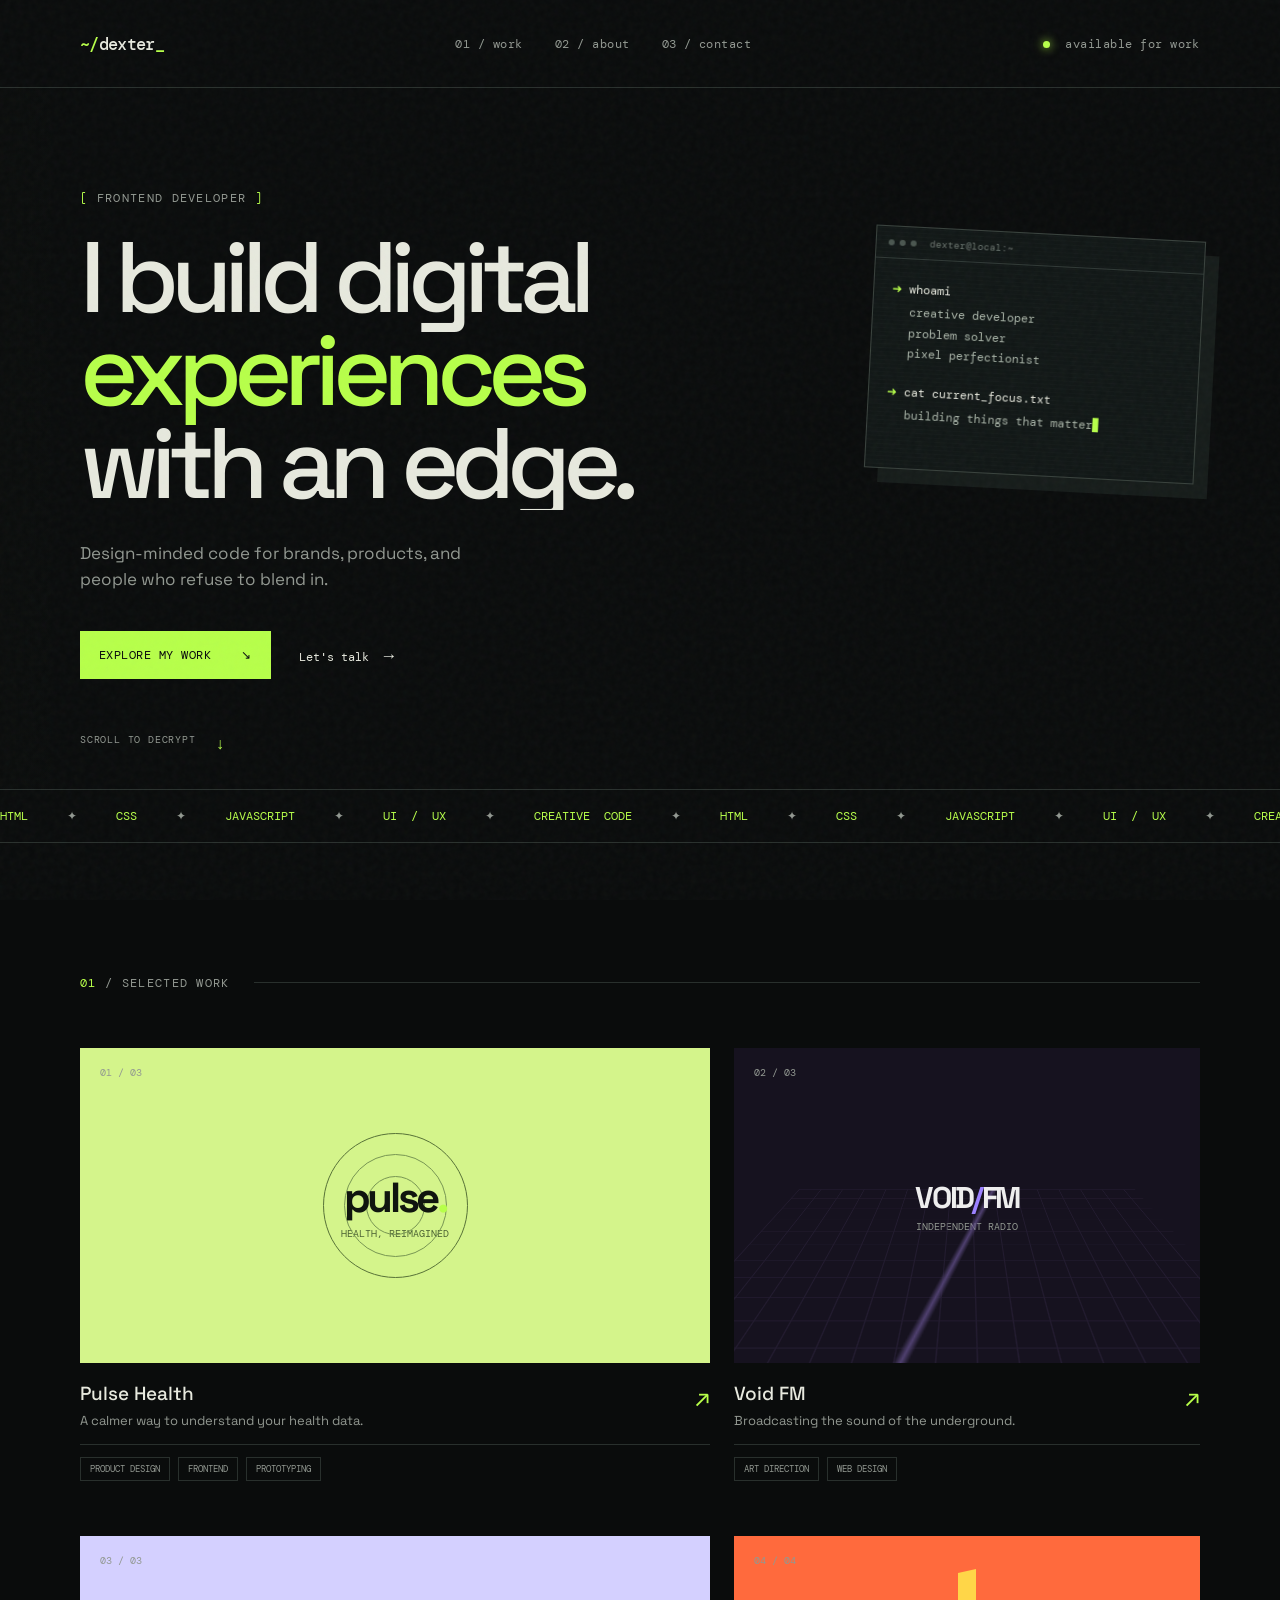
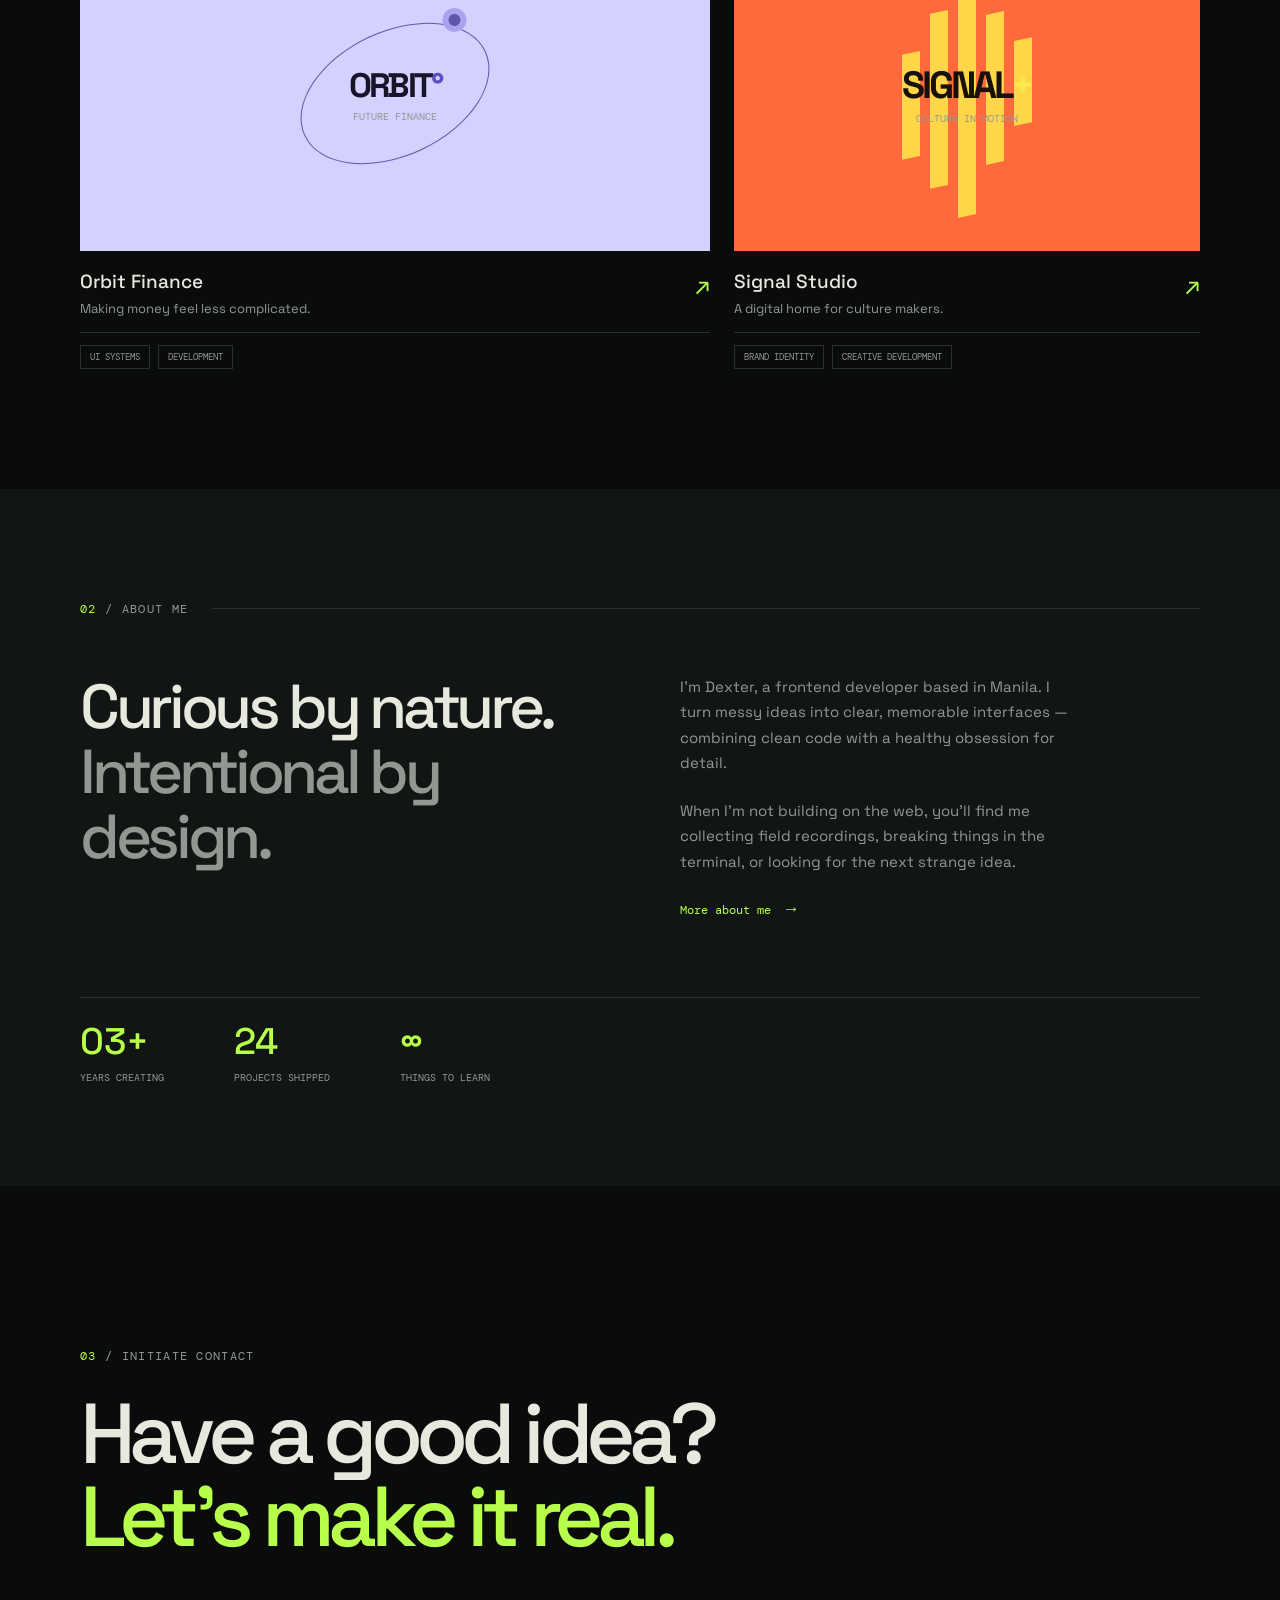
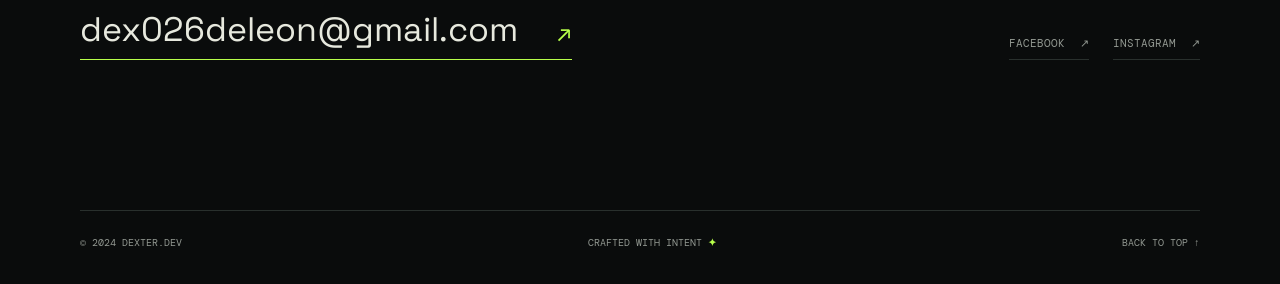
==== html/index.html @ 64fc77fc "Add portfolio with animations and interactive effects - Fixed CSS animation conflicts and removed du" ====
<!DOCTYPE html>
<html lang="en">
<head>
    <meta charset="UTF-8">
    <meta name="author" content="Dexter De Leon">
    <meta name="description" content="Dexter De Leon is a frontend developer and creative technologist building sharp, human-centered digital experiences.">
    <meta name="viewport" content="width=device-width, initial-scale=1.0">
    <title>dexter.dev // portfolio</title>
    <link rel="icon" href="../images/images.png" type="image/png">
    <link rel="stylesheet" href="../css/style.css">
</head>
<body>
    <div class="noise" aria-hidden="true"></div>
    <header class="site-header">
        <a class="brand" href="#top" aria-label="Dexter home"><span class="prompt">~/</span>dexter<span class="cursor">_</span></a>
        <nav aria-label="Primary navigation">
            <a href="#work">01 / work</a>
            <a href="#about">02 / about</a>
            <a href="#contact">03 / contact</a>
        </nav>
        <span class="status"><i></i> available for work</span>
    </header>

    <main id="top">
        <section class="hero wrapper">
            <div class="hero-copy">
                <p class="eyebrow"><span class="green">[</span> frontend developer <span class="green">]</span></p>
                <h1>I build digital<br><em>experiences</em><br>with an edge.</h1>
                <p class="lede">Design-minded code for brands, products, and people who refuse to blend in.</p>
                <div class="hero-actions">
                    <a class="button button-primary" href="#work">Explore my work <span>↘</span></a>
                    <a class="text-link" href="#contact">Let's talk <span>→</span></a>
                </div>
            </div>
            <div class="terminal-card" aria-label="Developer terminal">
                <div class="terminal-bar"><span></span><span></span><span></span><b>dexter@local:~</b></div>
                <div class="terminal-body">
                    <p><span class="green">➜</span> whoami</p>
                    <p class="terminal-output">creative developer<br>problem solver<br>pixel perfectionist</p>
                    <p><span class="green">➜</span> cat current_focus.txt</p>
                    <p class="terminal-output">building things that matter<span class="blink">▋</span></p>
                </div>
            </div>
            <div class="scroll-note"><span>scroll to decrypt</span><b>↓</b></div>
        </section>

        <section class="marquee" aria-label="Skills">
            <div>HTML <span>✦</span> CSS <span>✦</span> JAVASCRIPT <span>✦</span> UI / UX <span>✦</span> CREATIVE CODE <span>✦</span> HTML <span>✦</span> CSS <span>✦</span> JAVASCRIPT <span>✦</span> UI / UX <span>✦</span> CREATIVE CODE <span>✦</span></div>
        </section>

        <section id="work" class="section wrapper">
            <div class="section-heading"><p class="eyebrow"><span class="green">01</span> / selected work</p><span class="heading-line"></span></div>
            <div class="work-grid">
                <a class="project project-featured" href="pulse-health.html">
                    <div class="project-visual visual-pulse"><span class="visual-label">01 / 03</span><div class="pulse-ring"></div><strong>pulse<span>.</span></strong><small>health, reimagined</small></div>
                    <div class="project-info"><div><h3>Pulse Health</h3><p>A calmer way to understand your health data.</p></div><span class="arrow">↗</span></div>
                    <div class="tags"><span>product design</span><span>frontend</span><span>prototyping</span></div>
                </a>
                <a class="project" href="void-fm.html">
                    <div class="project-visual visual-void"><span class="visual-label">02 / 03</span><div class="void-grid"></div><strong>VOID<span>/</span>FM</strong><small>independent radio</small></div>
                    <div class="project-info"><div><h3>Void FM</h3><p>Broadcasting the sound of the underground.</p></div><span class="arrow">↗</span></div>
                    <div class="tags"><span>art direction</span><span>web design</span></div>
                </a>
                <a class="project" href="orbit-finance.html">
                    <div class="project-visual visual-orbit"><span class="visual-label">03 / 03</span><div class="orbit"></div><strong>ORBIT<span>°</span></strong><small>future finance</small></div>
                    <div class="project-info"><div><h3>Orbit Finance</h3><p>Making money feel less complicated.</p></div><span class="arrow">↗</span></div>
                    <div class="tags"><span>ui systems</span><span>development</span></div>
                </a>
                <a class="project project-fourth" href="signal-studio.html">
                    <div class="project-visual visual-signal"><span class="visual-label">04 / 04</span><div class="signal-bars"><i></i><i></i><i></i><i></i><i></i></div><strong>SIGNAL<span>+</span></strong><small>culture in motion</small></div>
                    <div class="project-info"><div><h3>Signal Studio</h3><p>A digital home for culture makers.</p></div><span class="arrow">↗</span></div>
                    <div class="tags"><span>brand identity</span><span>creative development</span></div>
                </a>
            </div>
        </section>

        <section id="about" class="about-section">
            <div class="wrapper about-layout">
                <div class="section-heading"><p class="eyebrow"><span class="green">02</span> / about me</p><span class="heading-line"></span></div>
                <div class="about-content">
                    <h2>Curious by nature.<br><span>Intentional by design.</span></h2>
                    <div class="about-text"><p>I'm Dexter, a frontend developer based in Manila. I turn messy ideas into clear, memorable interfaces — combining clean code with a healthy obsession for detail.</p><p>When I'm not building on the web, you'll find me collecting field recordings, breaking things in the terminal, or looking for the next strange idea.</p><a class="text-link" href="aboutme.html">More about me <span>→</span></a></div>
                </div>
                <div class="stats"><div><strong>03+</strong><span>years creating</span></div><div><strong>24</strong><span>projects shipped</span></div><div><strong>∞</strong><span>things to learn</span></div></div>
            </div>
        </section>

        <section id="contact" class="contact-section wrapper">
            <p class="eyebrow"><span class="green">03</span> / initiate contact</p>
            <h2>Have a good idea?<br><em>Let's make it real.</em></h2>
            <div class="contact-links">
                <a class="contact-email" href="mailto:dex026deleon@gmail.com">dex026deleon@gmail.com <span>↗</span></a>
                <div class="social-links" aria-label="Social media links">
                    <a href="https://www.facebook.com/deex3deex/" target="_blank" rel="noopener noreferrer"><span>facebook</span> ↗</a>
                    <a href="https://www.instagram.com/dexx3dexx/?hl=en" target="_blank" rel="noopener noreferrer"><span>instagram</span> ↗</a>
                </div>
            </div>
        </section>
    </main>
    <footer class="site-footer wrapper"><span>© 2024 dexter.dev</span><span>crafted with intent <b>✦</b></span><a href="#top">back to top ↑</a></footer>
</body>
</html>
---- css/style.css ----
@import url('https://fonts.googleapis.com/css2?family=DM+Mono:wght@400;500&family=Space+Grotesk:wght@400;500;600;700&display=swap');

:root{--ink:#0a0c0c;--paper:#e7e9de;--muted:#929891;--green:#b7ff4a;--line:#29302d;--purple:#9c82ff}
*{box-sizing:border-box}html{scroll-behavior:smooth}body{margin:0;overflow-x:hidden;background:var(--ink);color:var(--paper);font-family:'Space Grotesk',Arial,sans-serif}a{color:inherit;text-decoration:none}.wrapper{width:min(1120px,calc(100% - 64px));margin:auto}.noise{position:fixed;inset:0;pointer-events:none;opacity:.035;z-index:5;background-image:url("data:image/svg+xml,%3Csvg viewBox='0 0 180 180' xmlns='http://www.w3.org/2000/svg'%3E%3Cfilter id='n'%3E%3CfeTurbulence type='fractalNoise' baseFrequency='.8' numOctaves='4' stitchTiles='stitch'/%3E%3C/filter%3E%3Crect width='100%25' height='100%25' filter='url(%23n)'/%3E%3C/svg%3E")}.site-header{height:88px;border-bottom:1px solid var(--line);display:flex;align-items:center;justify-content:space-between;padding:0 max(32px,calc((100vw - 1120px)/2));font-family:'DM Mono',monospace;font-size:12px;letter-spacing:.04em}.brand{font-size:17px;font-weight:500;letter-spacing:-.04em}.prompt,.green{color:var(--green)}.cursor{color:var(--green);animation:blink 1s step-end infinite}.site-header nav{display:flex;gap:32px;color:var(--muted)}.site-header nav a:hover,.text-link:hover,.site-footer a:hover{color:var(--green)}.status{color:var(--muted)}.status i{display:inline-block;width:7px;height:7px;background:var(--green);border-radius:50%;margin-right:8px;box-shadow:0 0 10px var(--green)}.hero{min-height:600px;display:flex;align-items:center;position:relative;padding:90px 0 110px}.hero-copy{width:64%;position:relative;z-index:1}.eyebrow{color:var(--muted);font:12px 'DM Mono',monospace;text-transform:uppercase;letter-spacing:.11em}.hero h1{font-size:clamp(52px,8vw,100px);line-height:.93;letter-spacing:-.08em;margin:25px 0 30px;font-weight:500}.hero h1 em,.contact-section em{color:var(--green);font-style:normal}.lede{max-width:390px;color:var(--muted);font-size:17px;line-height:1.55}.hero-actions{display:flex;align-items:center;gap:28px;margin-top:38px}.button{display:inline-flex;align-items:center;gap:30px;padding:15px 18px;border:1px solid var(--green);font:12px 'DM Mono',monospace;text-transform:uppercase;letter-spacing:.04em}.button-primary{background:var(--green);color:var(--ink)}.button-primary:hover{background:transparent;color:var(--green)}.text-link{font:12px 'DM Mono',monospace;color:var(--paper)}.text-link span{font-size:17px;margin-left:8px}.terminal-card{position:absolute;right:0;top:145px;width:330px;background:#111716;border:1px solid #39423d;box-shadow:14px 14px 0 #161c1a;transform:rotate(3deg)}.terminal-bar{height:32px;border-bottom:1px solid #303936;display:flex;align-items:center;gap:5px;padding:0 12px;color:#69736d;font:10px 'DM Mono',monospace}.terminal-bar span{width:6px;height:6px;border-radius:50%;background:#4a564f}.terminal-bar b{font-weight:400;margin-left:8px}.terminal-body{padding:20px 18px 25px;font:12px/1.7 'DM Mono',monospace}.terminal-body p{margin:0}.terminal-output{color:#a8b3a7;margin:3px 0 18px!important;padding-left:18px}.blink{color:var(--green);animation:blink 1s step-end infinite}.scroll-note{position:absolute;bottom:35px;left:0;display:flex;gap:20px;color:var(--muted);font:10px 'DM Mono',monospace;text-transform:uppercase;letter-spacing:.08em}.scroll-note b{color:var(--green);font-size:16px}.marquee{border-block:1px solid var(--line);overflow:hidden;padding:18px 0;color:var(--green);white-space:nowrap;font:12px 'DM Mono',monospace}.marquee div{word-spacing:7px;animation:move 30s linear infinite}.marquee span{color:var(--muted);margin:0 25px}.section{padding:120px 0}.section-heading{display:flex;align-items:center;gap:24px;margin-bottom:45px}.heading-line{height:1px;background:var(--line);flex:1}.work-grid{display:grid;grid-template-columns:1.15fr .85fr;gap:55px 24px}.project:nth-child(3){grid-column:auto}.project-visual{height:315px;position:relative;overflow:hidden;display:flex;flex-direction:column;justify-content:center;align-items:center}.visual-label{position:absolute;top:18px;left:20px;color:var(--muted);font:10px 'DM Mono',monospace}.project-visual strong{font-size:42px;letter-spacing:-.08em;position:relative}.project-visual strong span{color:var(--green)}.project-visual small{font:10px 'DM Mono',monospace;text-transform:uppercase;color:var(--muted);margin-top:3px}.visual-pulse{background:#d4f48b;color:#10150f}.visual-pulse small{color:#4d6335}.pulse-ring{width:145px;height:145px;border:1px solid #587238;border-radius:50%;position:absolute;animation:pulse 3s infinite}.pulse-ring:after,.pulse-ring:before{content:'';position:absolute;inset:20px;border:1px solid #789653;border-radius:50%}.pulse-ring:after{inset:42px}.visual-void{background:#16121f;color:#eee}.visual-void strong{font-size:30px}.visual-void strong span{color:var(--purple)}.void-grid{position:absolute;inset:0;background:linear-gradient(105deg,transparent 48%,#6d589a 49%,transparent 50%),linear-gradient(#292039 1px,transparent 1px),linear-gradient(90deg,#292039 1px,transparent 1px);background-size:auto,30px 30px,30px 30px;opacity:.65;transform:perspective(300px) rotateX(40deg) scale(1.4);transform-origin:bottom}.visual-orbit{background:#d4d0ff;color:#191529}.visual-orbit strong{font-size:34px}.visual-orbit strong span{color:#5d50bd}.orbit{height:125px;width:200px;border:1px solid #6156a7;border-radius:50%;transform:rotate(-25deg);position:absolute}.orbit:after{content:'';position:absolute;width:12px;height:12px;background:#6156a7;border-radius:50%;right:8px;top:14px;box-shadow:0 0 0 6px #aaa4ef}.project{display:block}.project-info{display:flex;justify-content:space-between;margin-top:18px;border-bottom:1px solid var(--line);padding-bottom:15px}.project h3{font-size:19px;margin:0 0 6px;font-weight:500}.project-info p{color:var(--muted);font-size:13px;margin:0}.arrow{font-size:25px;color:var(--green);transition:transform .3s ease}.project:hover .arrow{transform:translate(4px,-4px)}.tags{display:flex;gap:8px;margin-top:12px;flex-wrap:wrap}.tags span{border:1px solid var(--line);padding:5px 9px;color:var(--muted);font-size:10px;text-transform:uppercase;transition:all .3s ease;cursor:default}.project:hover .tags span{border-color:var(--green);color:var(--green);background:rgba(183,255,74,.05);box-shadow:0 0 12px rgba(183,255,74,.1)}.tags span:nth-child(2){transition-delay:.05s}.tags span:nth-child(3){transition-delay:.1s}.tags{display:flex;gap:8px;margin-top:12px}.tags span{border:1px solid var(--line);padding:5px 9px;color:var(--muted);font:9px 'DM Mono',monospace;text-transform:uppercase}.about-section{background:#111615;padding:100px 0}.about-content{display:grid;grid-template-columns:1fr 1fr;gap:80px}.about-content h2{font-size:clamp(35px,5vw,62px);line-height:1.05;letter-spacing:-.07em;font-weight:500;margin:0}.about-content h2 span{color:var(--muted)}.about-text{max-width:400px;color:var(--muted);font-size:15px;line-height:1.7}.about-text p{margin:0 0 22px}.about-text .text-link{color:var(--green)}.stats{border-top:1px solid var(--line);display:flex;gap:70px;margin-top:75px;padding-top:20px}.stats strong{font-size:37px;font-weight:500;display:block;color:var(--green)}.stats span{color:var(--muted);font:10px 'DM Mono',monospace;text-transform:uppercase}.contact-section{padding:150px 0}.contact-section h2{font-size:clamp(44px,7vw,85px);font-weight:500;line-height:.98;letter-spacing:-.08em;margin:28px 0 50px}.contact-email{font-size:clamp(20px,3vw,34px);border-bottom:1px solid var(--green);padding-bottom:8px}.contact-email span{color:var(--green);font-size:24px;margin-left:30px}.site-footer{border-top:1px solid var(--line);padding:25px 0 35px;display:flex;justify-content:space-between;color:var(--muted);font:10px 'DM Mono',monospace;text-transform:uppercase}.site-footer b{color:var(--green)}.about-page{padding:110px 0 180px}.about-page h1{font-size:clamp(55px,10vw,130px);line-height:.9;letter-spacing:-.09em;font-weight:500;margin:28px 0 90px}.about-page h1 em{color:var(--green);font-style:normal}.about-page-grid{display:grid;grid-template-columns:1fr 1fr;gap:100px;margin-bottom:65px}.about-page-copy{max-width:490px;color:var(--muted);font-size:16px;line-height:1.7}.large-copy{color:var(--paper);font-size:26px;line-height:1.25!important;letter-spacing:-.03em}.large-copy span{color:var(--green)}.manifesto{border-top:1px solid var(--line);font:14px 'DM Mono',monospace}.manifesto p{border-bottom:1px solid var(--line);padding:18px 0;margin:0}.manifesto .green{margin-right:20px}.back-link{position:absolute;left:50%;transform:translateX(-50%);color:var(--muted)}
@keyframes blink{50%{opacity:0}}@keyframes move{to{transform:translateX(-25%)}}@keyframes pulse{50%{transform:scale(1.12);opacity:.55}}
.contact-links{display:flex;align-items:flex-end;justify-content:space-between;gap:30px}.social-links{display:flex;gap:24px;font:11px 'DM Mono',monospace;text-transform:uppercase}.social-links a{color:var(--muted);border-bottom:1px solid var(--line);padding-bottom:9px}.social-links a:hover{color:var(--green);border-color:var(--green)}.social-links a span{margin-right:8px}
@media(max-width:700px){.wrapper{width:calc(100% - 40px)}.site-header{height:70px;padding:0 20px}.site-header nav{display:none}.status{font-size:9px}.hero{padding:80px 0 110px;min-height:720px;display:block}.hero-copy{width:100%}.hero h1{font-size:57px}.terminal-card{position:relative;right:auto;top:auto;margin:65px 0 0 auto;width:min(330px,100%)}.scroll-note{bottom:25px}.section{padding:80px 0}.work-grid{display:block}.project{margin-bottom:50px}.project:nth-child(3){grid-column:auto}.project-visual{height:270px}.about-section{padding:75px 0}.about-content,.about-page-grid{display:block}.about-content h2{margin-bottom:35px}.stats{gap:25px;margin-top:55px}.stats strong{font-size:28px}.stats span{font-size:8px}.contact-section{padding:100px 0}.contact-section h2{margin-bottom:38px}.contact-email span{margin-left:10px}.site-footer{gap:15px;flex-wrap:wrap}.site-footer span:nth-child(2){display:none}.about-page{padding:80px 0 120px}.about-page h1{margin-bottom:60px}.about-page-grid{margin-bottom:50px}.about-page-copy{margin-bottom:60px}.back-link{position:static;transform:none;margin-left:auto;font-size:10px}}
@media(max-width:700px){.contact-links{align-items:flex-start;flex-direction:column}.social-links{flex-wrap:wrap}}
.project{display:block}.case-main{padding:105px 0 140px;animation:case-enter .9s cubic-bezier(.22,1,.36,1) both}.case-main h1{font-size:clamp(58px,10vw,128px);line-height:.9;letter-spacing:-.09em;font-weight:500;margin:25px 0 18px;animation:case-title-in 1s cubic-bezier(.22,1,.36,1) .2s both}.case-main .case-intro{animation:case-intro-in .8s ease .35s both}.case-main h1 em{color:var(--green);font-style:normal}.case-intro{color:var(--muted);font-size:20px;margin:0 0 60px}.case-hero{height:490px;position:relative;display:flex;align-items:center;justify-content:center;flex-direction:column;overflow:hidden;animation:case-hero-in 1.2s cubic-bezier(.22,1,.36,1) .4s both}.case-hero strong{font-size:clamp(55px,9vw,110px);letter-spacing:-.09em;position:relative}.case-hero strong span{color:var(--green)}.case-hero small{font:12px 'DM Mono',monospace;text-transform:uppercase;color:var(--muted);position:relative}.case-hero .pulse-ring{width:260px;height:260px}.case-hero .void-grid{transform:perspective(500px) rotateX(35deg) scale(1.4)}.case-details{display:grid;grid-template-columns:repeat(3,1fr);border-bottom:1px solid var(--line);padding:25px 0 32px;gap:20px;animation:case-details-in .9s ease .5s both}.case-details span,.case-details b{display:block;font:10px 'DM Mono',monospace;text-transform:uppercase}.case-details span{color:var(--muted);margin-bottom:12px}.case-details b{font-weight:400}.case-copy{display:grid;grid-template-columns:1fr 1fr;gap:80px;padding:100px 0;animation:case-copy-in 1s ease .6s both}.case-copy h2{font-size:clamp(40px,6vw,72px);line-height:.95;letter-spacing:-.08em;font-weight:500;margin:22px 0}.case-copy>div:last-child{max-width:430px;color:var(--muted);font-size:16px;line-height:1.7}.case-copy>div:last-child p{margin:0 0 22px}
@media(max-width:700px){.case-main{padding:75px 0 100px}.case-intro{font-size:17px;margin-bottom:40px}.case-hero{height:330px}.case-details{grid-template-columns:1fr;gap:18px}.case-details span{margin-bottom:5px}.case-copy{display:block;padding:70px 0}.case-copy>div:last-child{margin-top:40px}.case-main .button{font-size:10px}}
.visual-signal{background:#ff6a3d;color:#18100d}.visual-signal strong{font-size:38px}.visual-signal strong span{color:#ffe94a}.signal-bars{position:absolute;inset:0;display:flex;align-items:center;justify-content:center;gap:10px;transform:skewY(-12deg);opacity:.85}.signal-bars i{display:block;width:18px;height:105px;background:#ffe94a}.signal-bars i:nth-child(2){height:175px}.signal-bars i:nth-child(3){height:245px}.signal-bars i:nth-child(4){height:150px}.signal-bars i:nth-child(5){height:85px}.visual-signal strong,.visual-signal small{z-index:1}.case-hero .signal-bars{gap:16px}.case-hero .signal-bars i{width:28px}
@media(max-width:700px){.case-hero .signal-bars{gap:8px}.case-hero .signal-bars i{width:18px}}
@media(max-width:700px){html,body{width:100%;min-width:0}.wrapper{width:calc(100% - 32px)}.site-header{padding:0 16px;gap:14px}.site-header .status{white-space:nowrap}.hero{padding:64px 0 95px;min-height:auto}.hero h1{font-size:clamp(42px,14vw,62px);max-width:100%;word-break:normal}.hero-copy{width:100%}.lede{font-size:15px;max-width:32rem}.hero-actions{gap:18px;flex-wrap:wrap}.button{max-width:100%;gap:18px}.terminal-card{width:calc(100% - 12px);margin:52px 0 0 auto}.scroll-note{position:relative;bottom:auto;margin-top:58px}.marquee{font-size:10px}.marquee span{margin:0 14px}.section{padding:76px 0}.section-heading{gap:14px;margin-bottom:30px}.work-grid{grid-template-columns:1fr;gap:0}.project,.project:nth-child(3){grid-column:auto;width:100%;margin-bottom:48px}.project-visual{height:240px}.project-visual strong{font-size:36px}.about-section{padding:76px 0}.about-content{grid-template-columns:1fr;gap:34px}.about-content h2{font-size:clamp(38px,11vw,54px)}.about-text{font-size:14px}.stats{gap:0;justify-content:space-between}.stats strong{font-size:26px}.stats span{font-size:8px}.contact-section{padding:90px 0}.contact-section h2{font-size:clamp(40px,12vw,60px)}.contact-links{width:100%}.contact-email{font-size:clamp(18px,5vw,27px);word-break:break-word}.social-links{gap:16px}.site-footer{padding-bottom:24px}.case-main{padding:72px 0 90px}.case-main h1{font-size:clamp(52px,15vw,80px)}.case-intro{font-size:17px;line-height:1.4}.case-hero{height:300px}.case-details{grid-template-columns:1fr 1fr;gap:24px 14px}.case-details>div:last-child{grid-column:1/-1}.case-details b{line-height:1.4}.case-copy{grid-template-columns:1fr;gap:20px;padding:68px 0}.case-copy h2{font-size:clamp(42px,12vw,65px)}.case-copy>div:last-child{font-size:15px}.case-main .button{white-space:normal}.about-page{padding:72px 0 100px}.about-page h1{font-size:clamp(54px,16vw,88px);margin-bottom:52px}.about-page-grid{grid-template-columns:1fr;gap:0}.large-copy{font-size:22px}.manifesto{margin-top:45px}}
@media(max-width:700px){.site-header .back-link{position:static;left:auto;transform:none;margin-left:auto;white-space:nowrap}.case-page .site-header{gap:8px}.case-page .site-header .status{display:none}.case-page .site-header .back-link{font-size:10px}}
::selection{background:var(--green);color:var(--ink)}a:focus-visible{outline:2px solid var(--green);outline-offset:5px}.project{transition:transform .25s ease}.project:hover{transform:translateY(-8px)}.project:hover .project-visual{box-shadow:0 0 0 1px var(--green),0 0 30px rgba(183,255,74,.12),0 0 50px rgba(183,255,74,.08),inset 0 0 20px rgba(183,255,74,.05)}.project-visual{transition:box-shadow .25s ease,transform .35s ease}.project:hover .project-visual{transform:scale(1.03)}.project-info h3{transition:color .2s ease}.project:hover .project-info h3{color:var(--green)}.project:before{content:"";position:absolute;top:0;left:-100%;width:100%;height:100%;background:linear-gradient(90deg,transparent,rgba(255,255,255,.1),transparent);transition:left .6s ease;pointer-events:none;z-index:10}.project:hover:before{left:100%}.terminal-card:after,.case-hero:after{content:"";position:absolute;inset:0;pointer-events:none;background:repeating-linear-gradient(0deg,transparent 0,transparent 3px,rgba(255,255,255,.025) 4px);mix-blend-mode:screen}.terminal-card{overflow:hidden}.case-hero{isolation:isolate}.case-hero:after{z-index:2}.project{position:relative;overflow:hidden}
.site-header nav a,.text-link,.social-links a,.site-footer a{position:relative;transition:color .35s ease}.site-header nav a:after,.text-link:after,.social-links a:after,.site-footer a:after{content:"";position:absolute;left:0;right:100%;bottom:-7px;height:1px;background:var(--green);transition:right .35s cubic-bezier(.22,1,.36,1)}.site-header nav a:hover:after,.text-link:hover:after,.social-links a:hover:after,.site-footer a:hover:after{right:0}.button{position:relative;overflow:hidden;transition:color .35s ease,background-color .35s ease,box-shadow .35s ease}.button:before{content:"";position:absolute;top:0;bottom:0;left:-40%;width:25%;background:rgba(255,255,255,.3);transform:skewX(-18deg);transition:left .6s ease}.button:hover:before{left:125%}.button:hover{box-shadow:0 0 24px rgba(183,255,74,.16)}.contact-email{transition:color .35s ease,border-color .35s ease}.contact-email:hover{color:var(--green);border-color:var(--paper)}.social-links a:hover{transform:translateY(-2px)}.social-links a{transition:color .35s ease,transform .35s ease}.project{transition:transform .5s cubic-bezier(.22,1,.36,1)}.project:hover{transform:translateY(-6px)}.project-visual{transition:box-shadow .5s ease,filter .5s ease}.project:hover .project-visual{filter:saturate(1.08)}
.hero:before{content:"";position:absolute;inset:0;pointer-events:none;background:linear-gradient(90deg,transparent 0,rgba(183,255,74,.04) 50%,transparent 100%);transform:translateX(-100%)}.project{transition:transform .25s ease}.project:hover{transform:translateY(-8px)}
/* Keep the whole page alive, not just the hero. */
.about-section,.contact-section{animation:section-drift 9s ease-in-out infinite alternate}.project{animation:project-entrance .8s cubic-bezier(.22,1,.36,1) both}.project:nth-child(2){animation-delay:.1s}.project:nth-child(3){animation-delay:.2s}.project:nth-child(4){animation-delay:.3s}.project-visual{animation:visual-shimmer 5s ease-in-out infinite alternate}.project:nth-child(2) .project-visual{animation-delay:.6s}.project:nth-child(3) .project-visual{animation-delay:1.2s}.project:nth-child(4) .project-visual{animation-delay:1.8s}@keyframes section-drift{from{background-position:0 0}to{background-position:0 18px}}@keyframes visual-shimmer{from{filter:brightness(1)}to{filter:brightness(1.08)}}@keyframes project-entrance{from{opacity:0;transform:translateY(20px)}to{opacity:1;transform:translateY(0)}}@keyframes void-shift{0%,100%{transform:perspective(500px) rotateX(35deg) scale(1.4) rotateY(0deg)}50%{transform:perspective(500px) rotateX(35deg) scale(1.4) rotateY(8deg)}}@keyframes case-enter{from{opacity:0}to{opacity:1}}@keyframes case-title-in{from{opacity:0;transform:translateY(-12px)}to{opacity:1;transform:translateY(0)}}@keyframes case-intro-in{from{opacity:0;color:var(--line)}to{opacity:1;color:var(--muted)}}@keyframes case-hero-in{from{opacity:0;transform:scale(.96) translateY(12px);filter:blur(4px)}to{opacity:1;transform:scale(1) translateY(0);filter:blur(0)}}@keyframes case-details-in{from{opacity:0}to{opacity:1}}@keyframes case-copy-in{from{opacity:0;transform:translateY(8px)}to{opacity:1;transform:translateY(0)}}
.hero:before{animation:hero-scan 12s linear infinite}.hero-copy{animation:boot-up .9s cubic-bezier(.22,1,.36,1) .1s both}.hero h1{animation:terminal-type 1.1s steps(18,end) .25s both}.terminal-card{animation:terminal-enter 1s cubic-bezier(.22,1,.36,1) .35s both,terminal-breathe 7s ease-in-out 1.35s infinite}.scroll-note{animation:fade-up .8s ease 1s both}.marquee div{animation:marquee-drift 35s linear infinite}.visual-signal .signal-bars i{animation:signal-pulse 2.4s ease-in-out infinite}.visual-signal .signal-bars i:nth-child(2){animation-delay:.12s}.visual-signal .signal-bars i:nth-child(3){animation-delay:.24s}.visual-signal .signal-bars i:nth-child(4){animation-delay:.36s}.visual-signal .signal-bars i:nth-child(5){animation-delay:.48s}.orbit{animation:orbit-drift 8s ease-in-out infinite}.void-grid{animation:void-shift 8s ease-in-out infinite}.pulse-ring{animation:pulse 3s ease-in-out infinite,pulse-spin 18s linear infinite}@keyframes boot-up{from{opacity:0;transform:translateY(18px);clip-path:inset(0 0 100% 0)}to{opacity:1;transform:translateY(0);clip-path:inset(0)}}@keyframes terminal-type{from{opacity:0;clip-path:inset(0 100% 0 0)}to{opacity:1;clip-path:inset(0)}}@keyframes terminal-enter{from{opacity:0;transform:rotate(3deg) translateY(30px) scale(.96)}to{opacity:1;transform:rotate(3deg) translateY(0) scale(1)}}@keyframes terminal-breathe{50%{transform:rotate(3deg) translateY(-5px)}}@keyframes fade-up{from{opacity:0;transform:translateY(8px)}to{opacity:1;transform:translateY(0)}}@keyframes hero-scan{0%,100%{transform:translateX(-100%);opacity:0}15%,65%{opacity:1}45%{transform:translateX(100%)}}@keyframes marquee-drift{to{transform:translateX(-50%)}}
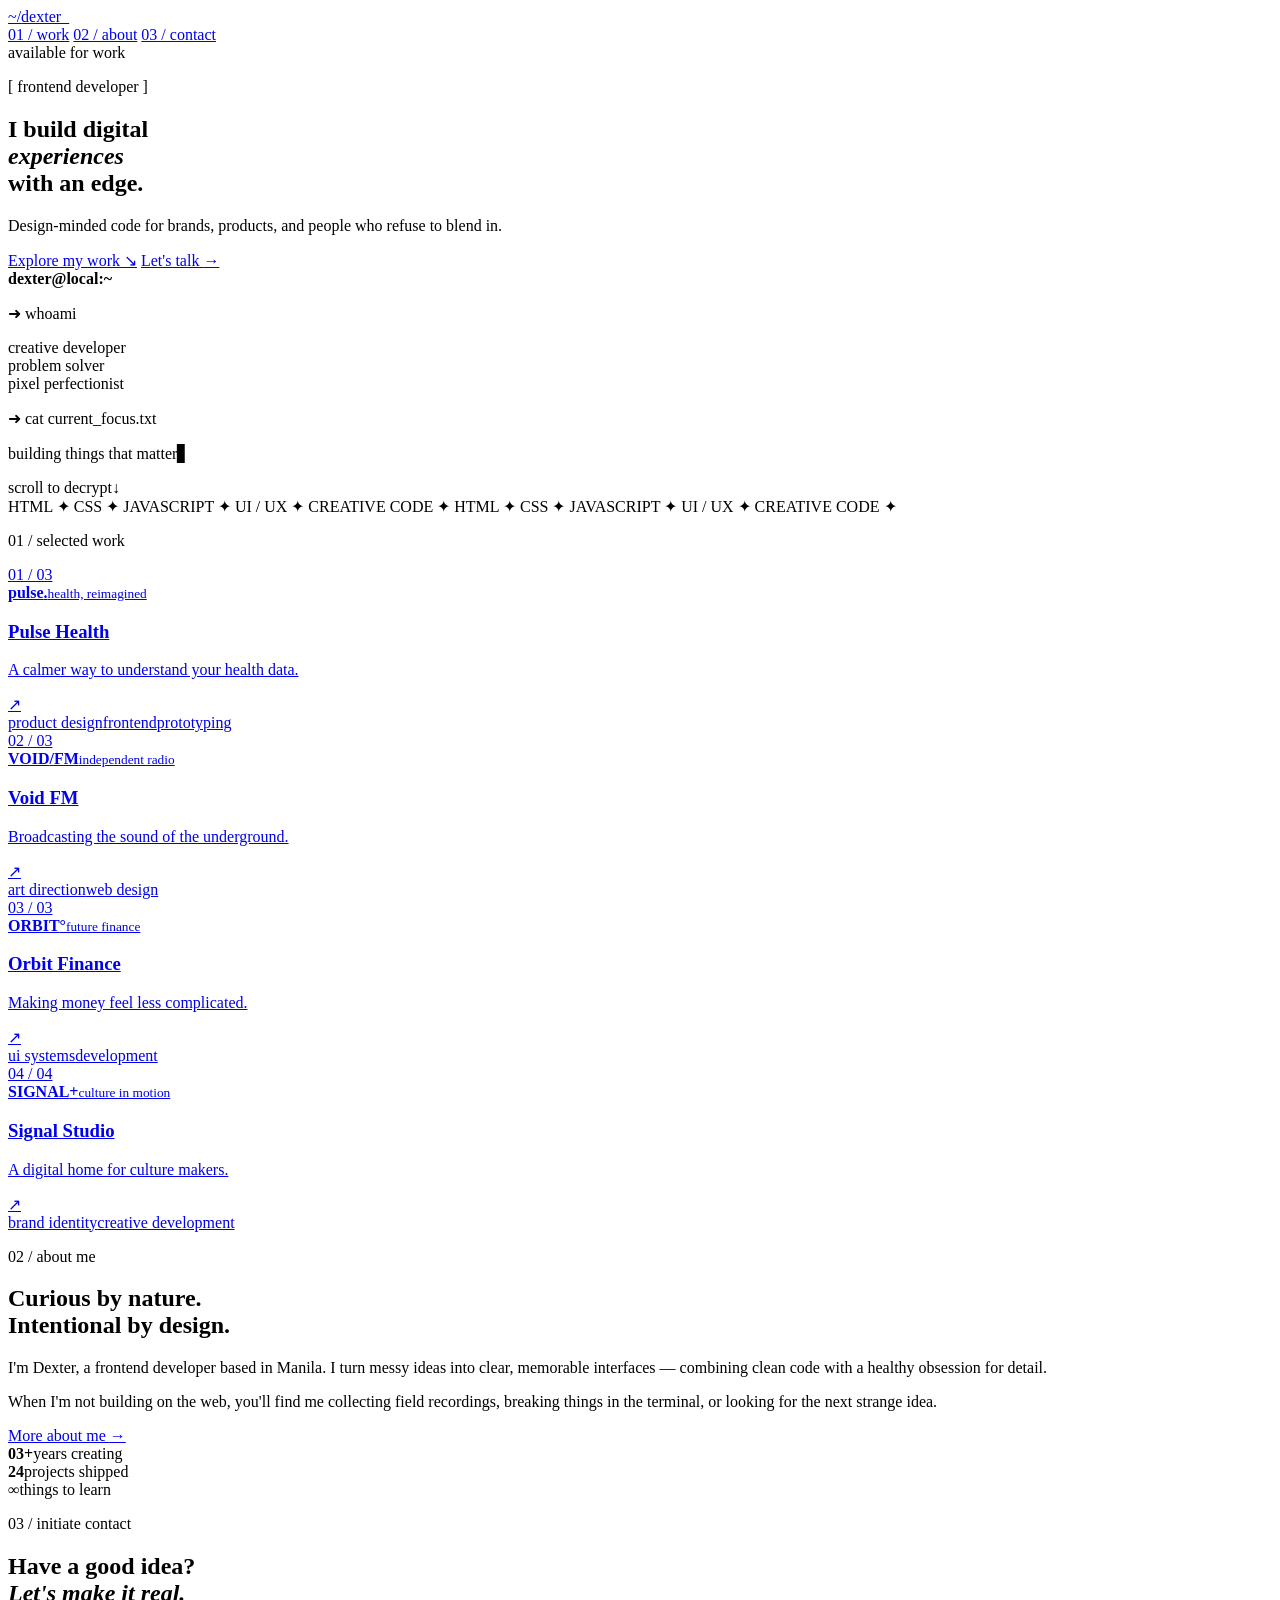
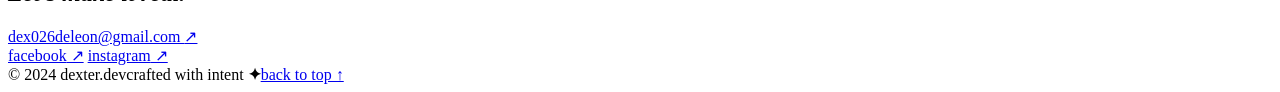
==== commit 1ff7a357: "Move homepage into html folder" ====
--- a/html/index.html
+++ b/html/index.html
@@ -6,8 +6,8 @@
     <meta name="description" content="Dexter De Leon is a frontend developer and creative technologist building sharp, human-centered digital experiences.">
     <meta name="viewport" content="width=device-width, initial-scale=1.0">
     <title>dexter.dev // portfolio</title>
-    <link rel="icon" href="../images/images.png" type="image/png">
-    <link rel="stylesheet" href="../css/style.css">
+    <link rel="icon" href="./images/images.png" type="image/png">
+    <link rel="stylesheet" href="./css/style.css">
 </head>
 <body>
     <div class="noise" aria-hidden="true"></div>
@@ -51,22 +51,22 @@
         <section id="work" class="section wrapper">
             <div class="section-heading"><p class="eyebrow"><span class="green">01</span> / selected work</p><span class="heading-line"></span></div>
             <div class="work-grid">
-                <a class="project project-featured" href="pulse-health.html">
+                <a class="project project-featured" href="./html/pulse-health.html">
                     <div class="project-visual visual-pulse"><span class="visual-label">01 / 03</span><div class="pulse-ring"></div><strong>pulse<span>.</span></strong><small>health, reimagined</small></div>
                     <div class="project-info"><div><h3>Pulse Health</h3><p>A calmer way to understand your health data.</p></div><span class="arrow">↗</span></div>
                     <div class="tags"><span>product design</span><span>frontend</span><span>prototyping</span></div>
                 </a>
-                <a class="project" href="void-fm.html">
+                <a class="project" href="./html/void-fm.html">
                     <div class="project-visual visual-void"><span class="visual-label">02 / 03</span><div class="void-grid"></div><strong>VOID<span>/</span>FM</strong><small>independent radio</small></div>
                     <div class="project-info"><div><h3>Void FM</h3><p>Broadcasting the sound of the underground.</p></div><span class="arrow">↗</span></div>
                     <div class="tags"><span>art direction</span><span>web design</span></div>
                 </a>
-                <a class="project" href="orbit-finance.html">
+                <a class="project" href="./html/orbit-finance.html">
                     <div class="project-visual visual-orbit"><span class="visual-label">03 / 03</span><div class="orbit"></div><strong>ORBIT<span>°</span></strong><small>future finance</small></div>
                     <div class="project-info"><div><h3>Orbit Finance</h3><p>Making money feel less complicated.</p></div><span class="arrow">↗</span></div>
                     <div class="tags"><span>ui systems</span><span>development</span></div>
                 </a>
-                <a class="project project-fourth" href="signal-studio.html">
+                <a class="project project-fourth" href="./html/signal-studio.html">
                     <div class="project-visual visual-signal"><span class="visual-label">04 / 04</span><div class="signal-bars"><i></i><i></i><i></i><i></i><i></i></div><strong>SIGNAL<span>+</span></strong><small>culture in motion</small></div>
                     <div class="project-info"><div><h3>Signal Studio</h3><p>A digital home for culture makers.</p></div><span class="arrow">↗</span></div>
                     <div class="tags"><span>brand identity</span><span>creative development</span></div>
@@ -79,7 +79,7 @@
                 <div class="section-heading"><p class="eyebrow"><span class="green">02</span> / about me</p><span class="heading-line"></span></div>
                 <div class="about-content">
                     <h2>Curious by nature.<br><span>Intentional by design.</span></h2>
-                    <div class="about-text"><p>I'm Dexter, a frontend developer based in Manila. I turn messy ideas into clear, memorable interfaces — combining clean code with a healthy obsession for detail.</p><p>When I'm not building on the web, you'll find me collecting field recordings, breaking things in the terminal, or looking for the next strange idea.</p><a class="text-link" href="aboutme.html">More about me <span>→</span></a></div>
+                    <div class="about-text"><p>I'm Dexter, a frontend developer based in Manila. I turn messy ideas into clear, memorable interfaces — combining clean code with a healthy obsession for detail.</p><p>When I'm not building on the web, you'll find me collecting field recordings, breaking things in the terminal, or looking for the next strange idea.</p><a class="text-link" href="./html/aboutme.html">More about me <span>→</span></a></div>
                 </div>
                 <div class="stats"><div><strong>03+</strong><span>years creating</span></div><div><strong>24</strong><span>projects shipped</span></div><div><strong>∞</strong><span>things to learn</span></div></div>
             </div>
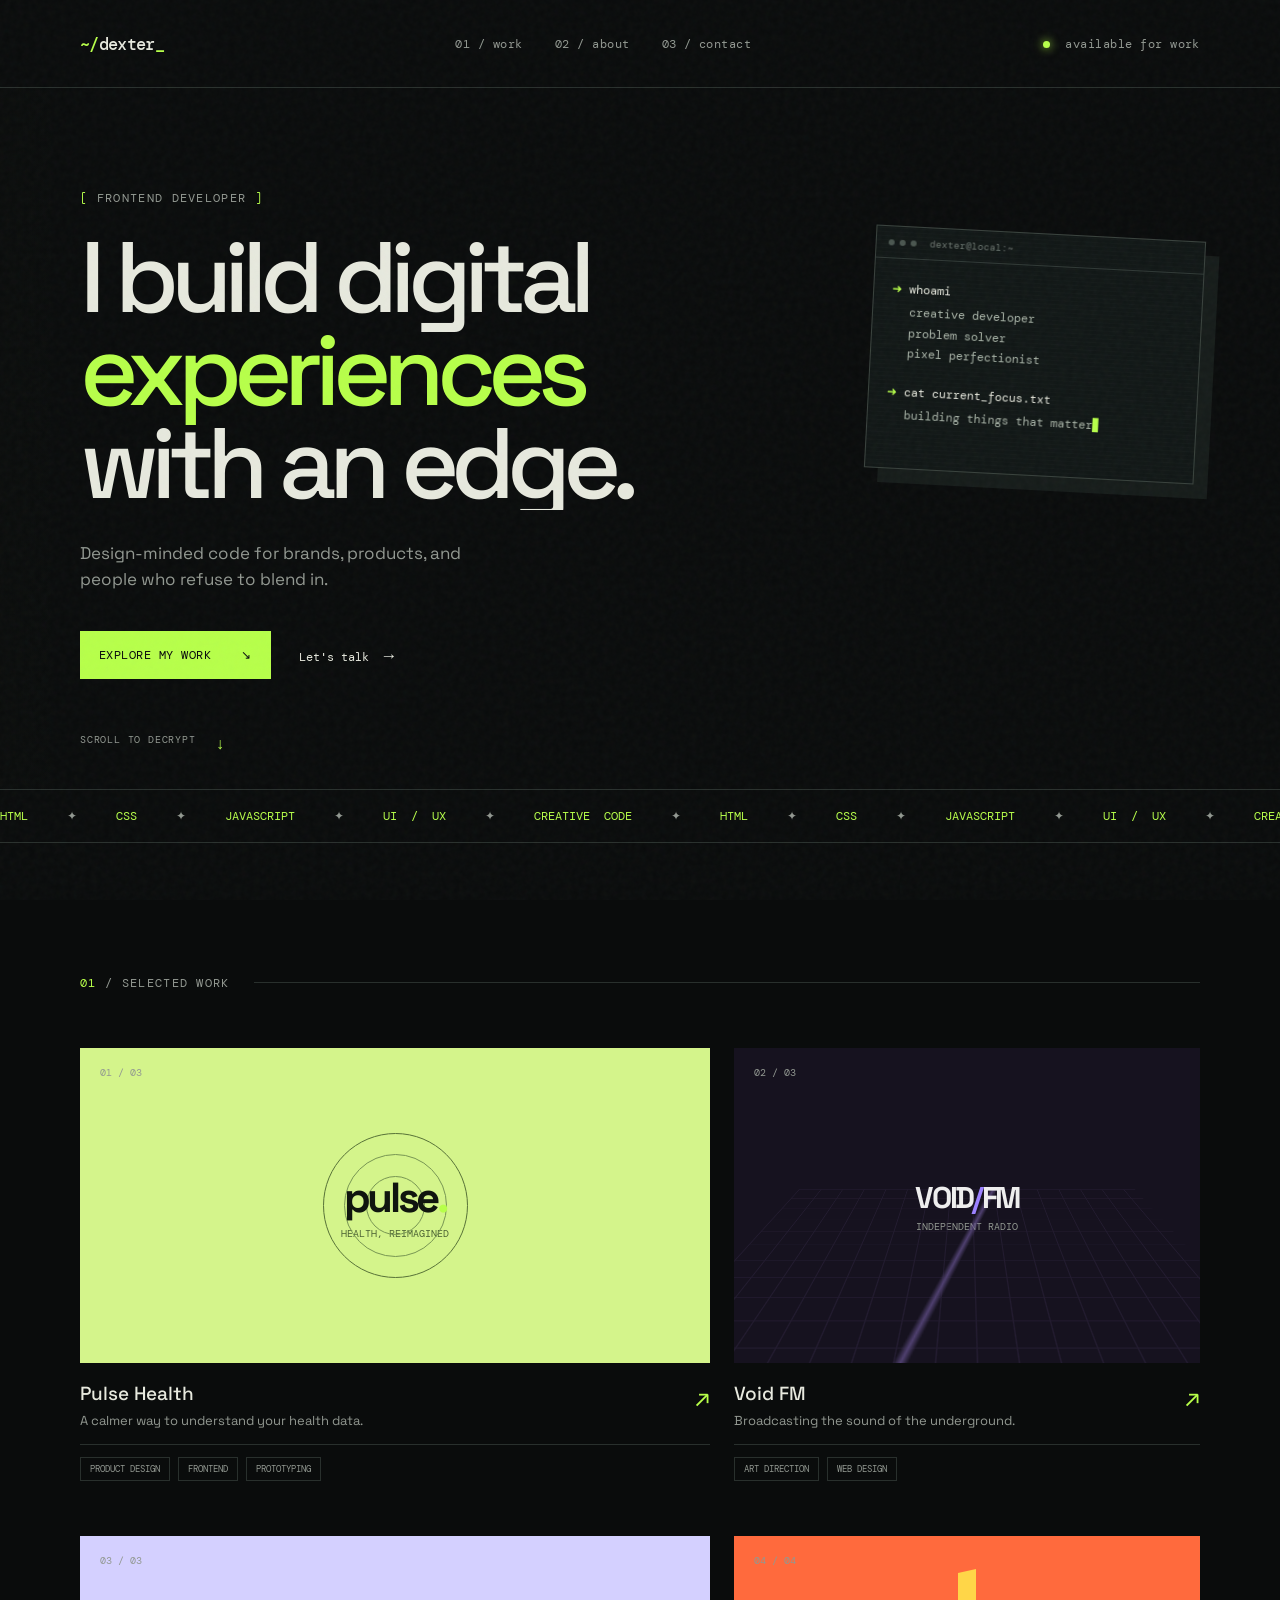
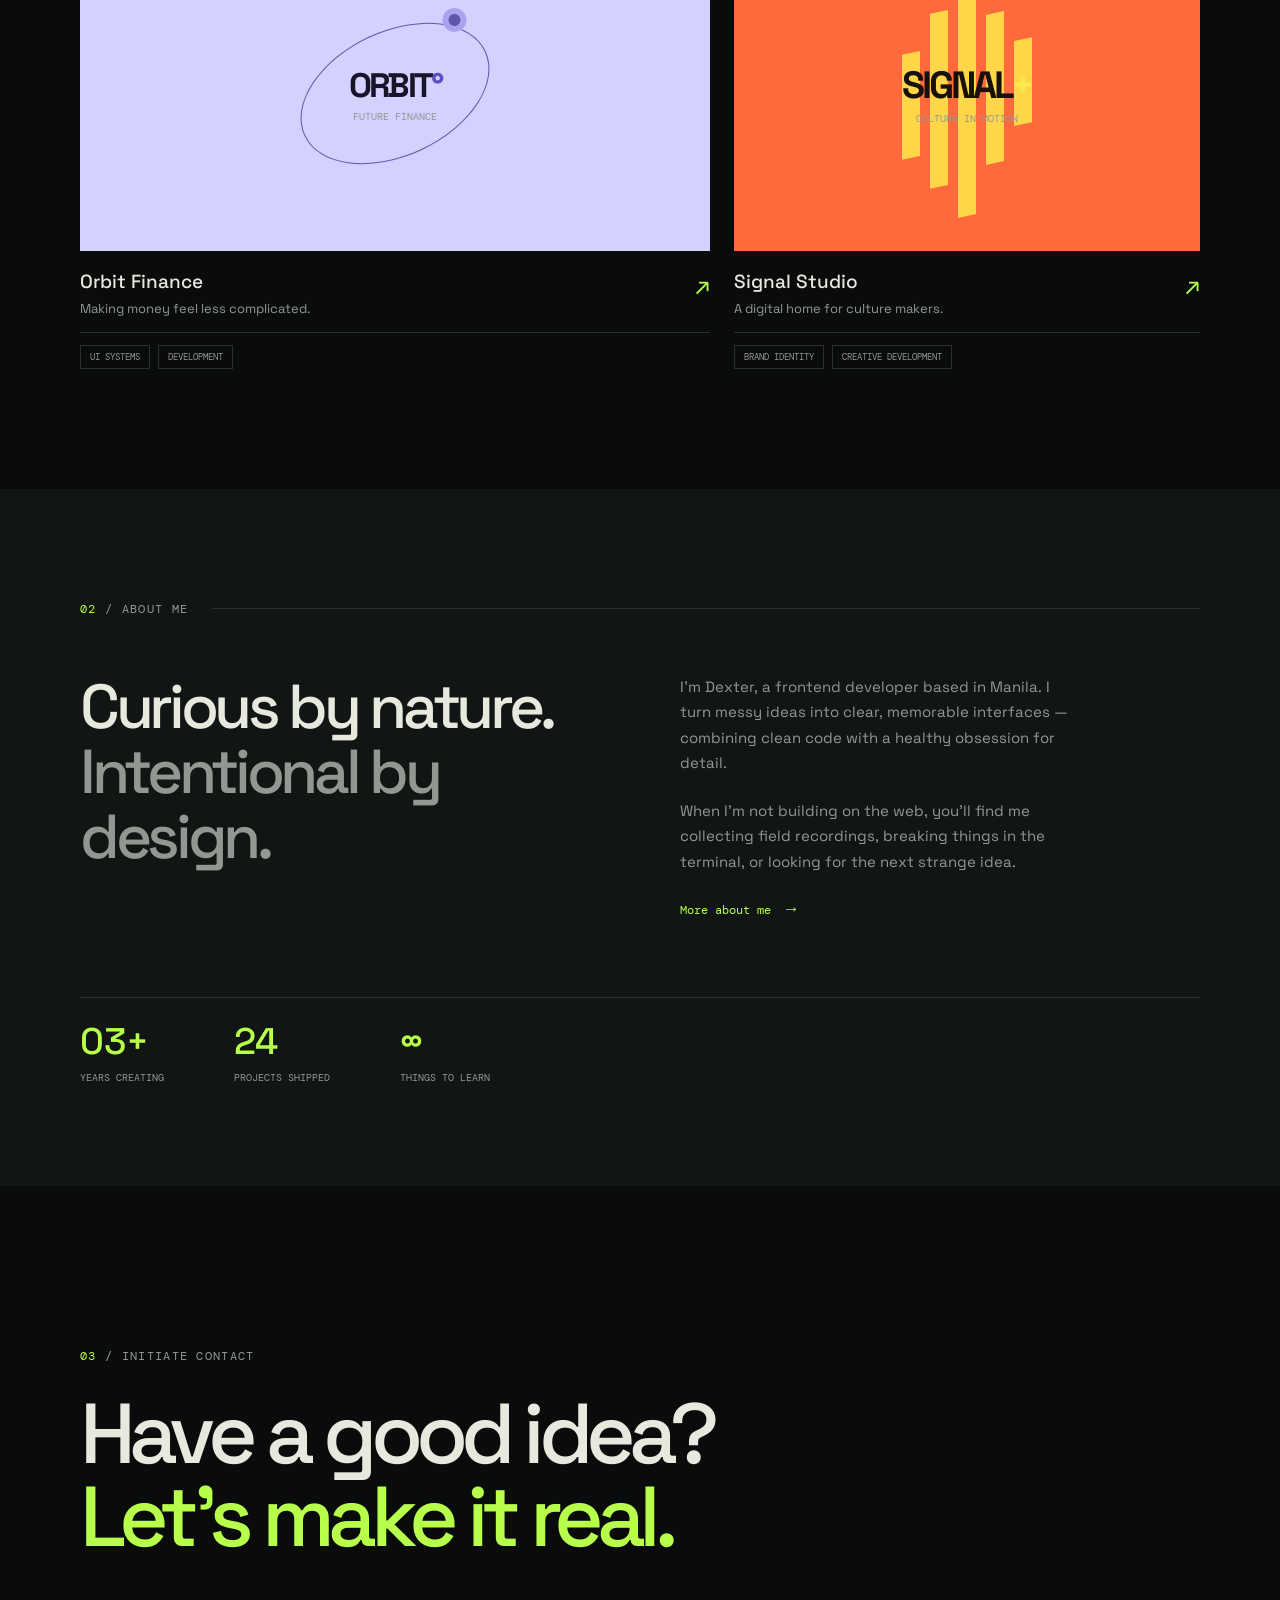
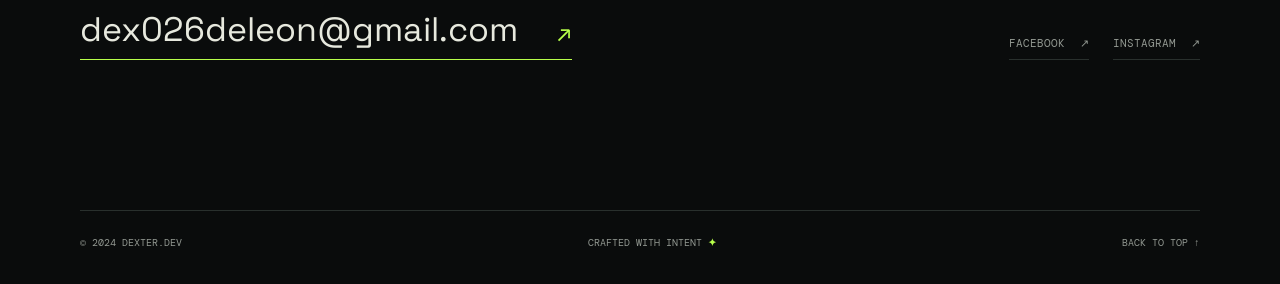
==== commit b5787df8: "Fix homepage paths in html folder" ====
--- a/html/index.html
+++ b/html/index.html
@@ -6,8 +6,8 @@
     <meta name="description" content="Dexter De Leon is a frontend developer and creative technologist building sharp, human-centered digital experiences.">
     <meta name="viewport" content="width=device-width, initial-scale=1.0">
     <title>dexter.dev // portfolio</title>
-    <link rel="icon" href="./images/images.png" type="image/png">
-    <link rel="stylesheet" href="./css/style.css">
+    <link rel="icon" href="../images/images.png" type="image/png">
+    <link rel="stylesheet" href="../css/style.css">
 </head>
 <body>
     <div class="noise" aria-hidden="true"></div>
@@ -51,22 +51,22 @@
         <section id="work" class="section wrapper">
             <div class="section-heading"><p class="eyebrow"><span class="green">01</span> / selected work</p><span class="heading-line"></span></div>
             <div class="work-grid">
-                <a class="project project-featured" href="./html/pulse-health.html">
+                <a class="project project-featured" href="./pulse-health.html">
                     <div class="project-visual visual-pulse"><span class="visual-label">01 / 03</span><div class="pulse-ring"></div><strong>pulse<span>.</span></strong><small>health, reimagined</small></div>
                     <div class="project-info"><div><h3>Pulse Health</h3><p>A calmer way to understand your health data.</p></div><span class="arrow">↗</span></div>
                     <div class="tags"><span>product design</span><span>frontend</span><span>prototyping</span></div>
                 </a>
-                <a class="project" href="./html/void-fm.html">
+                <a class="project" href="./void-fm.html">
                     <div class="project-visual visual-void"><span class="visual-label">02 / 03</span><div class="void-grid"></div><strong>VOID<span>/</span>FM</strong><small>independent radio</small></div>
                     <div class="project-info"><div><h3>Void FM</h3><p>Broadcasting the sound of the underground.</p></div><span class="arrow">↗</span></div>
                     <div class="tags"><span>art direction</span><span>web design</span></div>
                 </a>
-                <a class="project" href="./html/orbit-finance.html">
+                <a class="project" href="./orbit-finance.html">
                     <div class="project-visual visual-orbit"><span class="visual-label">03 / 03</span><div class="orbit"></div><strong>ORBIT<span>°</span></strong><small>future finance</small></div>
                     <div class="project-info"><div><h3>Orbit Finance</h3><p>Making money feel less complicated.</p></div><span class="arrow">↗</span></div>
                     <div class="tags"><span>ui systems</span><span>development</span></div>
                 </a>
-                <a class="project project-fourth" href="./html/signal-studio.html">
+                <a class="project project-fourth" href="./signal-studio.html">
                     <div class="project-visual visual-signal"><span class="visual-label">04 / 04</span><div class="signal-bars"><i></i><i></i><i></i><i></i><i></i></div><strong>SIGNAL<span>+</span></strong><small>culture in motion</small></div>
                     <div class="project-info"><div><h3>Signal Studio</h3><p>A digital home for culture makers.</p></div><span class="arrow">↗</span></div>
                     <div class="tags"><span>brand identity</span><span>creative development</span></div>
@@ -79,7 +79,7 @@
                 <div class="section-heading"><p class="eyebrow"><span class="green">02</span> / about me</p><span class="heading-line"></span></div>
                 <div class="about-content">
                     <h2>Curious by nature.<br><span>Intentional by design.</span></h2>
-                    <div class="about-text"><p>I'm Dexter, a frontend developer based in Manila. I turn messy ideas into clear, memorable interfaces — combining clean code with a healthy obsession for detail.</p><p>When I'm not building on the web, you'll find me collecting field recordings, breaking things in the terminal, or looking for the next strange idea.</p><a class="text-link" href="./html/aboutme.html">More about me <span>→</span></a></div>
+                    <div class="about-text"><p>I'm Dexter, a frontend developer based in Manila. I turn messy ideas into clear, memorable interfaces — combining clean code with a healthy obsession for detail.</p><p>When I'm not building on the web, you'll find me collecting field recordings, breaking things in the terminal, or looking for the next strange idea.</p><a class="text-link" href="./aboutme.html">More about me <span>→</span></a></div>
                 </div>
                 <div class="stats"><div><strong>03+</strong><span>years creating</span></div><div><strong>24</strong><span>projects shipped</span></div><div><strong>∞</strong><span>things to learn</span></div></div>
             </div>
--- a/css/style.css
+++ b/css/style.css
@@ -0,0 +1,1471 @@
+@import url('https://fonts.googleapis.com/css2?family=DM+Mono:wght@400;500&family=Space+Grotesk:wght@400;500;600;700&display=swap');
+:root{
+  --ink:#0a0c0c;
+  --paper:#e7e9de;
+  --muted:#929891;
+  --green:#b7ff4a;
+  --line:#29302d;
+  --purple:#9c82ff
+}
+*{
+  box-sizing:border-box
+}
+html{
+  scroll-behavior:smooth
+}
+body{
+  margin:0;
+  overflow-x:hidden;
+  background:var(--ink);
+  color:var(--paper);
+  font-family:'Space Grotesk',Arial,sans-serif
+}
+a{
+  color:inherit;
+  text-decoration:none
+}
+.wrapper{
+  width:min(1120px,calc(100% - 64px));
+  margin:auto
+}
+.noise{
+  position:fixed;
+  inset:0;
+  pointer-events:none;
+  opacity:.035;
+  z-index:5;
+  background-image:url("data:image/svg+xml,%3Csvg viewBox='0 0 180 180' xmlns='http://www.w3.org/2000/svg'%3E%3Cfilter id='n'%3E%3CfeTurbulence type='fractalNoise' baseFrequency='.8' numOctaves='4' stitchTiles='stitch'/%3E%3C/filter%3E%3Crect width='100%25' height='100%25' filter='url(%23n)'/%3E%3C/svg%3E")
+}
+.site-header{
+  height:88px;
+  border-bottom:1px solid var(--line);
+  display:flex;
+  align-items:center;
+  justify-content:space-between;
+  padding:0 max(32px,calc((100vw - 1120px)/2));
+  font-family:'DM Mono',monospace;
+  font-size:12px;
+  letter-spacing:.04em
+}
+.brand{
+  font-size:17px;
+  font-weight:500;
+  letter-spacing:-.04em
+}
+.prompt,.green{
+  color:var(--green)
+}
+.cursor{
+  color:var(--green);
+  animation:blink 1s step-end infinite
+}
+.site-header nav{
+  display:flex;
+  gap:32px;
+  color:var(--muted)
+}
+.site-header nav a:hover,.text-link:hover,.site-footer a:hover{
+  color:var(--green)
+}
+.status{
+  color:var(--muted)
+}
+.status i{
+  display:inline-block;
+  width:7px;
+  height:7px;
+  background:var(--green);
+  border-radius:50%;
+  margin-right:8px;
+  box-shadow:0 0 10px var(--green)
+}
+.hero{
+  min-height:600px;
+  display:flex;
+  align-items:center;
+  position:relative;
+  padding:90px 0 110px
+}
+.hero-copy{
+  width:64%;
+  position:relative;
+  z-index:1
+}
+.eyebrow{
+  color:var(--muted);
+  font:12px 'DM Mono',monospace;
+  text-transform:uppercase;
+  letter-spacing:.11em
+}
+.hero h1{
+  font-size:clamp(52px,8vw,100px);
+  line-height:.93;
+  letter-spacing:-.08em;
+  margin:25px 0 30px;
+  font-weight:500
+}
+.hero h1 em,.contact-section em{
+  color:var(--green);
+  font-style:normal
+}
+.lede{
+  max-width:390px;
+  color:var(--muted);
+  font-size:17px;
+  line-height:1.55
+}
+.hero-actions{
+  display:flex;
+  align-items:center;
+  gap:28px;
+  margin-top:38px
+}
+.button{
+  display:inline-flex;
+  align-items:center;
+  gap:30px;
+  padding:15px 18px;
+  border:1px solid var(--green);
+  font:12px 'DM Mono',monospace;
+  text-transform:uppercase;
+  letter-spacing:.04em
+}
+.button-primary{
+  background:var(--green);
+  color:var(--ink)
+}
+.button-primary:hover{
+  background:transparent;
+  color:var(--green)
+}
+.text-link{
+  font:12px 'DM Mono',monospace;
+  color:var(--paper)
+}
+.text-link span{
+  font-size:17px;
+  margin-left:8px
+}
+.terminal-card{
+  position:absolute;
+  right:0;
+  top:145px;
+  width:330px;
+  background:#111716;
+  border:1px solid #39423d;
+  box-shadow:14px 14px 0 #161c1a;
+  transform:rotate(3deg)
+}
+.terminal-bar{
+  height:32px;
+  border-bottom:1px solid #303936;
+  display:flex;
+  align-items:center;
+  gap:5px;
+  padding:0 12px;
+  color:#69736d;
+  font:10px 'DM Mono',monospace
+}
+.terminal-bar span{
+  width:6px;
+  height:6px;
+  border-radius:50%;
+  background:#4a564f
+}
+.terminal-bar b{
+  font-weight:400;
+  margin-left:8px
+}
+.terminal-body{
+  padding:20px 18px 25px;
+  font:12px/1.7 'DM Mono',monospace
+}
+.terminal-body p{
+  margin:0
+}
+.terminal-output{
+  color:#a8b3a7;
+  margin:3px 0 18px!important;
+  padding-left:18px
+}
+.blink{
+  color:var(--green);
+  animation:blink 1s step-end infinite
+}
+.scroll-note{
+  position:absolute;
+  bottom:35px;
+  left:0;
+  display:flex;
+  gap:20px;
+  color:var(--muted);
+  font:10px 'DM Mono',monospace;
+  text-transform:uppercase;
+  letter-spacing:.08em
+}
+.scroll-note b{
+  color:var(--green);
+  font-size:16px
+}
+.marquee{
+  border-block:1px solid var(--line);
+  overflow:hidden;
+  padding:18px 0;
+  color:var(--green);
+  white-space:nowrap;
+  font:12px 'DM Mono',monospace
+}
+.marquee div{
+  word-spacing:7px;
+  animation:move 30s linear infinite
+}
+.marquee span{
+  color:var(--muted);
+  margin:0 25px
+}
+.section{
+  padding:120px 0
+}
+.section-heading{
+  display:flex;
+  align-items:center;
+  gap:24px;
+  margin-bottom:45px
+}
+.heading-line{
+  height:1px;
+  background:var(--line);
+  flex:1
+}
+.work-grid{
+  display:grid;
+  grid-template-columns:1.15fr .85fr;
+  gap:55px 24px
+}
+.project:nth-child(3){
+  grid-column:auto
+}
+.project-visual{
+  height:315px;
+  position:relative;
+  overflow:hidden;
+  display:flex;
+  flex-direction:column;
+  justify-content:center;
+  align-items:center
+}
+.visual-label{
+  position:absolute;
+  top:18px;
+  left:20px;
+  color:var(--muted);
+  font:10px 'DM Mono',monospace
+}
+.project-visual strong{
+  font-size:42px;
+  letter-spacing:-.08em;
+  position:relative
+}
+.project-visual strong span{
+  color:var(--green)
+}
+.project-visual small{
+  font:10px 'DM Mono',monospace;
+  text-transform:uppercase;
+  color:var(--muted);
+  margin-top:3px
+}
+.visual-pulse{
+  background:#d4f48b;
+  color:#10150f
+}
+.visual-pulse small{
+  color:#4d6335
+}
+.pulse-ring{
+  width:145px;
+  height:145px;
+  border:1px solid #587238;
+  border-radius:50%;
+  position:absolute;
+  animation:pulse 3s infinite
+}
+.pulse-ring:after,.pulse-ring:before{
+  content:'';
+  position:absolute;
+  inset:20px;
+  border:1px solid #789653;
+  border-radius:50%
+}
+.pulse-ring:after{
+  inset:42px
+}
+.visual-void{
+  background:#16121f;
+  color:#eee
+}
+.visual-void strong{
+  font-size:30px
+}
+.visual-void strong span{
+  color:var(--purple)
+}
+.void-grid{
+  position:absolute;
+  inset:0;
+  background:linear-gradient(105deg,transparent 48%,#6d589a 49%,transparent 50%),linear-gradient(#292039 1px,transparent 1px),linear-gradient(90deg,#292039 1px,transparent 1px);
+  background-size:auto,30px 30px,30px 30px;
+  opacity:.65;
+  transform:perspective(300px) rotateX(40deg) scale(1.4);
+  transform-origin:bottom
+}
+.visual-orbit{
+  background:#d4d0ff;
+  color:#191529
+}
+.visual-orbit strong{
+  font-size:34px
+}
+.visual-orbit strong span{
+  color:#5d50bd
+}
+.orbit{
+  height:125px;
+  width:200px;
+  border:1px solid #6156a7;
+  border-radius:50%;
+  transform:rotate(-25deg);
+  position:absolute
+}
+.orbit:after{
+  content:'';
+  position:absolute;
+  width:12px;
+  height:12px;
+  background:#6156a7;
+  border-radius:50%;
+  right:8px;
+  top:14px;
+  box-shadow:0 0 0 6px #aaa4ef
+}
+.project{
+  display:block
+}
+.project-info{
+  display:flex;
+  justify-content:space-between;
+  margin-top:18px;
+  border-bottom:1px solid var(--line);
+  padding-bottom:15px
+}
+.project h3{
+  font-size:19px;
+  margin:0 0 6px;
+  font-weight:500
+}
+.project-info p{
+  color:var(--muted);
+  font-size:13px;
+  margin:0
+}
+.arrow{
+  font-size:25px;
+  color:var(--green);
+  transition:transform .3s ease
+}
+.project:hover .arrow{
+  transform:translate(4px,-4px)
+}
+.tags{
+  display:flex;
+  gap:8px;
+  margin-top:12px;
+  flex-wrap:wrap
+}
+.tags span{
+  border:1px solid var(--line);
+  padding:5px 9px;
+  color:var(--muted);
+  font-size:10px;
+  text-transform:uppercase;
+  transition:all .3s ease;
+  cursor:default
+}
+.project:hover .tags span{
+  border-color:var(--green);
+  color:var(--green);
+  background:rgba(183,255,74,.05);
+  box-shadow:0 0 12px rgba(183,255,74,.1)
+}
+.tags span:nth-child(2){
+  transition-delay:.05s
+}
+.tags span:nth-child(3){
+  transition-delay:.1s
+}
+.tags{
+  display:flex;
+  gap:8px;
+  margin-top:12px
+}
+.tags span{
+  border:1px solid var(--line);
+  padding:5px 9px;
+  color:var(--muted);
+  font:9px 'DM Mono',monospace;
+  text-transform:uppercase
+}
+.about-section{
+  background:#111615;
+  padding:100px 0
+}
+.about-content{
+  display:grid;
+  grid-template-columns:1fr 1fr;
+  gap:80px
+}
+.about-content h2{
+  font-size:clamp(35px,5vw,62px);
+  line-height:1.05;
+  letter-spacing:-.07em;
+  font-weight:500;
+  margin:0
+}
+.about-content h2 span{
+  color:var(--muted)
+}
+.about-text{
+  max-width:400px;
+  color:var(--muted);
+  font-size:15px;
+  line-height:1.7
+}
+.about-text p{
+  margin:0 0 22px
+}
+.about-text .text-link{
+  color:var(--green)
+}
+.stats{
+  border-top:1px solid var(--line);
+  display:flex;
+  gap:70px;
+  margin-top:75px;
+  padding-top:20px
+}
+.stats strong{
+  font-size:37px;
+  font-weight:500;
+  display:block;
+  color:var(--green)
+}
+.stats span{
+  color:var(--muted);
+  font:10px 'DM Mono',monospace;
+  text-transform:uppercase
+}
+.contact-section{
+  padding:150px 0
+}
+.contact-section h2{
+  font-size:clamp(44px,7vw,85px);
+  font-weight:500;
+  line-height:.98;
+  letter-spacing:-.08em;
+  margin:28px 0 50px
+}
+.contact-email{
+  font-size:clamp(20px,3vw,34px);
+  border-bottom:1px solid var(--green);
+  padding-bottom:8px
+}
+.contact-email span{
+  color:var(--green);
+  font-size:24px;
+  margin-left:30px
+}
+.site-footer{
+  border-top:1px solid var(--line);
+  padding:25px 0 35px;
+  display:flex;
+  justify-content:space-between;
+  color:var(--muted);
+  font:10px 'DM Mono',monospace;
+  text-transform:uppercase
+}
+.site-footer b{
+  color:var(--green)
+}
+.about-page{
+  padding:110px 0 180px
+}
+.about-page h1{
+  font-size:clamp(55px,10vw,130px);
+  line-height:.9;
+  letter-spacing:-.09em;
+  font-weight:500;
+  margin:28px 0 90px
+}
+.about-page h1 em{
+  color:var(--green);
+  font-style:normal
+}
+.about-page-grid{
+  display:grid;
+  grid-template-columns:1fr 1fr;
+  gap:100px;
+  margin-bottom:65px
+}
+.about-page-copy{
+  max-width:490px;
+  color:var(--muted);
+  font-size:16px;
+  line-height:1.7
+}
+.large-copy{
+  color:var(--paper);
+  font-size:26px;
+  line-height:1.25!important;
+  letter-spacing:-.03em
+}
+.large-copy span{
+  color:var(--green)
+}
+.manifesto{
+  border-top:1px solid var(--line);
+  font:14px 'DM Mono',monospace
+}
+.manifesto p{
+  border-bottom:1px solid var(--line);
+  padding:18px 0;
+  margin:0
+}
+.manifesto .green{
+  margin-right:20px
+}
+.back-link{
+  position:absolute;
+  left:50%;
+  transform:translateX(-50%);
+  color:var(--muted)
+}
+@keyframes blink{
+  50%{
+    opacity:0
+  }
+}
+@keyframes move{
+  to{
+    transform:translateX(-25%)
+  }
+}
+@keyframes pulse{
+  50%{
+    transform:scale(1.12);
+    opacity:.55
+  }
+}
+.contact-links{
+  display:flex;
+  align-items:flex-end;
+  justify-content:space-between;
+  gap:30px
+}
+.social-links{
+  display:flex;
+  gap:24px;
+  font:11px 'DM Mono',monospace;
+  text-transform:uppercase
+}
+.social-links a{
+  color:var(--muted);
+  border-bottom:1px solid var(--line);
+  padding-bottom:9px
+}
+.social-links a:hover{
+  color:var(--green);
+  border-color:var(--green)
+}
+.social-links a span{
+  margin-right:8px
+}
+@media(max-width:700px){
+  .wrapper{
+    width:calc(100% - 40px)
+  }
+  .site-header{
+    height:70px;
+    padding:0 20px
+  }
+  .site-header nav{
+    display:none
+  }
+  .status{
+    font-size:9px
+  }
+  .hero{
+    padding:80px 0 110px;
+    min-height:720px;
+    display:block
+  }
+  .hero-copy{
+    width:100%
+  }
+  .hero h1{
+    font-size:57px
+  }
+  .terminal-card{
+    position:relative;
+    right:auto;
+    top:auto;
+    margin:65px 0 0 auto;
+    width:min(330px,100%)
+  }
+  .scroll-note{
+    bottom:25px
+  }
+  .section{
+    padding:80px 0
+  }
+  .work-grid{
+    display:block
+  }
+  .project{
+    margin-bottom:50px
+  }
+  .project:nth-child(3){
+    grid-column:auto
+  }
+  .project-visual{
+    height:270px
+  }
+  .about-section{
+    padding:75px 0
+  }
+  .about-content,.about-page-grid{
+    display:block
+  }
+  .about-content h2{
+    margin-bottom:35px
+  }
+  .stats{
+    gap:25px;
+    margin-top:55px
+  }
+  .stats strong{
+    font-size:28px
+  }
+  .stats span{
+    font-size:8px
+  }
+  .contact-section{
+    padding:100px 0
+  }
+  .contact-section h2{
+    margin-bottom:38px
+  }
+  .contact-email span{
+    margin-left:10px
+  }
+  .site-footer{
+    gap:15px;
+    flex-wrap:wrap
+  }
+  .site-footer span:nth-child(2){
+    display:none
+  }
+  .about-page{
+    padding:80px 0 120px
+  }
+  .about-page h1{
+    margin-bottom:60px
+  }
+  .about-page-grid{
+    margin-bottom:50px
+  }
+  .about-page-copy{
+    margin-bottom:60px
+  }
+  .back-link{
+    position:static;
+    transform:none;
+    margin-left:auto;
+    font-size:10px
+  }
+}
+@media(max-width:700px){
+  .contact-links{
+    align-items:flex-start;
+    flex-direction:column
+  }
+  .social-links{
+    flex-wrap:wrap
+  }
+}
+.project{
+  display:block
+}
+.case-main{
+  padding:105px 0 140px;
+  animation:case-enter .9s cubic-bezier(.22,1,.36,1) both
+}
+.case-main h1{
+  font-size:clamp(58px,10vw,128px);
+  line-height:.9;
+  letter-spacing:-.09em;
+  font-weight:500;
+  margin:25px 0 18px;
+  animation:case-title-in 1s cubic-bezier(.22,1,.36,1) .2s both
+}
+.case-main .case-intro{
+  animation:case-intro-in .8s ease .35s both
+}
+.case-main h1 em{
+  color:var(--green);
+  font-style:normal
+}
+.case-intro{
+  color:var(--muted);
+  font-size:20px;
+  margin:0 0 60px
+}
+.case-hero{
+  height:490px;
+  position:relative;
+  display:flex;
+  align-items:center;
+  justify-content:center;
+  flex-direction:column;
+  overflow:hidden;
+  animation:case-hero-in 1.2s cubic-bezier(.22,1,.36,1) .4s both
+}
+.case-hero strong{
+  font-size:clamp(55px,9vw,110px);
+  letter-spacing:-.09em;
+  position:relative
+}
+.case-hero strong span{
+  color:var(--green)
+}
+.case-hero small{
+  font:12px 'DM Mono',monospace;
+  text-transform:uppercase;
+  color:var(--muted);
+  position:relative
+}
+.case-hero .pulse-ring{
+  width:260px;
+  height:260px
+}
+.case-hero .void-grid{
+  transform:perspective(500px) rotateX(35deg) scale(1.4)
+}
+.case-details{
+  display:grid;
+  grid-template-columns:repeat(3,1fr);
+  border-bottom:1px solid var(--line);
+  padding:25px 0 32px;
+  gap:20px;
+  animation:case-details-in .9s ease .5s both
+}
+.case-details span,.case-details b{
+  display:block;
+  font:10px 'DM Mono',monospace;
+  text-transform:uppercase
+}
+.case-details span{
+  color:var(--muted);
+  margin-bottom:12px
+}
+.case-details b{
+  font-weight:400
+}
+.case-copy{
+  display:grid;
+  grid-template-columns:1fr 1fr;
+  gap:80px;
+  padding:100px 0;
+  animation:case-copy-in 1s ease .6s both
+}
+.case-copy h2{
+  font-size:clamp(40px,6vw,72px);
+  line-height:.95;
+  letter-spacing:-.08em;
+  font-weight:500;
+  margin:22px 0
+}
+.case-copy>div:last-child{
+  max-width:430px;
+  color:var(--muted);
+  font-size:16px;
+  line-height:1.7
+}
+.case-copy>div:last-child p{
+  margin:0 0 22px
+}
+@media(max-width:700px){
+  .case-main{
+    padding:75px 0 100px
+  }
+  .case-intro{
+    font-size:17px;
+    margin-bottom:40px
+  }
+  .case-hero{
+    height:330px
+  }
+  .case-details{
+    grid-template-columns:1fr;
+    gap:18px
+  }
+  .case-details span{
+    margin-bottom:5px
+  }
+  .case-copy{
+    display:block;
+    padding:70px 0
+  }
+  .case-copy>div:last-child{
+    margin-top:40px
+  }
+  .case-main .button{
+    font-size:10px
+  }
+}
+.visual-signal{
+  background:#ff6a3d;
+  color:#18100d
+}
+.visual-signal strong{
+  font-size:38px
+}
+.visual-signal strong span{
+  color:#ffe94a
+}
+.signal-bars{
+  position:absolute;
+  inset:0;
+  display:flex;
+  align-items:center;
+  justify-content:center;
+  gap:10px;
+  transform:skewY(-12deg);
+  opacity:.85
+}
+.signal-bars i{
+  display:block;
+  width:18px;
+  height:105px;
+  background:#ffe94a
+}
+.signal-bars i:nth-child(2){
+  height:175px
+}
+.signal-bars i:nth-child(3){
+  height:245px
+}
+.signal-bars i:nth-child(4){
+  height:150px
+}
+.signal-bars i:nth-child(5){
+  height:85px
+}
+.visual-signal strong,.visual-signal small{
+  z-index:1
+}
+.case-hero .signal-bars{
+  gap:16px
+}
+.case-hero .signal-bars i{
+  width:28px
+}
+@media(max-width:700px){
+  .case-hero .signal-bars{
+    gap:8px
+  }
+  .case-hero .signal-bars i{
+    width:18px
+  }
+}
+@media(max-width:700px){
+  html,body{
+    width:100%;
+    min-width:0
+  }
+  .wrapper{
+    width:calc(100% - 32px)
+  }
+  .site-header{
+    padding:0 16px;
+    gap:14px
+  }
+  .site-header .status{
+    white-space:nowrap
+  }
+  .hero{
+    padding:64px 0 95px;
+    min-height:auto
+  }
+  .hero h1{
+    font-size:clamp(42px,14vw,62px);
+    max-width:100%;
+    word-break:normal
+  }
+  .hero-copy{
+    width:100%
+  }
+  .lede{
+    font-size:15px;
+    max-width:32rem
+  }
+  .hero-actions{
+    gap:18px;
+    flex-wrap:wrap
+  }
+  .button{
+    max-width:100%;
+    gap:18px
+  }
+  .terminal-card{
+    width:calc(100% - 12px);
+    margin:52px 0 0 auto
+  }
+  .scroll-note{
+    position:relative;
+    bottom:auto;
+    margin-top:58px
+  }
+  .marquee{
+    font-size:10px
+  }
+  .marquee span{
+    margin:0 14px
+  }
+  .section{
+    padding:76px 0
+  }
+  .section-heading{
+    gap:14px;
+    margin-bottom:30px
+  }
+  .work-grid{
+    grid-template-columns:1fr;
+    gap:0
+  }
+  .project,.project:nth-child(3){
+    grid-column:auto;
+    width:100%;
+    margin-bottom:48px
+  }
+  .project-visual{
+    height:240px
+  }
+  .project-visual strong{
+    font-size:36px
+  }
+  .about-section{
+    padding:76px 0
+  }
+  .about-content{
+    grid-template-columns:1fr;
+    gap:34px
+  }
+  .about-content h2{
+    font-size:clamp(38px,11vw,54px)
+  }
+  .about-text{
+    font-size:14px
+  }
+  .stats{
+    gap:0;
+    justify-content:space-between
+  }
+  .stats strong{
+    font-size:26px
+  }
+  .stats span{
+    font-size:8px
+  }
+  .contact-section{
+    padding:90px 0
+  }
+  .contact-section h2{
+    font-size:clamp(40px,12vw,60px)
+  }
+  .contact-links{
+    width:100%
+  }
+  .contact-email{
+    font-size:clamp(18px,5vw,27px);
+    word-break:break-word
+  }
+  .social-links{
+    gap:16px
+  }
+  .site-footer{
+    padding-bottom:24px
+  }
+  .case-main{
+    padding:72px 0 90px
+  }
+  .case-main h1{
+    font-size:clamp(52px,15vw,80px)
+  }
+  .case-intro{
+    font-size:17px;
+    line-height:1.4
+  }
+  .case-hero{
+    height:300px
+  }
+  .case-details{
+    grid-template-columns:1fr 1fr;
+    gap:24px 14px
+  }
+  .case-details>div:last-child{
+    grid-column:1/-1
+  }
+  .case-details b{
+    line-height:1.4
+  }
+  .case-copy{
+    grid-template-columns:1fr;
+    gap:20px;
+    padding:68px 0
+  }
+  .case-copy h2{
+    font-size:clamp(42px,12vw,65px)
+  }
+  .case-copy>div:last-child{
+    font-size:15px
+  }
+  .case-main .button{
+    white-space:normal
+  }
+  .about-page{
+    padding:72px 0 100px
+  }
+  .about-page h1{
+    font-size:clamp(54px,16vw,88px);
+    margin-bottom:52px
+  }
+  .about-page-grid{
+    grid-template-columns:1fr;
+    gap:0
+  }
+  .large-copy{
+    font-size:22px
+  }
+  .manifesto{
+    margin-top:45px
+  }
+}
+@media(max-width:700px){
+  .site-header .back-link{
+    position:static;
+    left:auto;
+    transform:none;
+    margin-left:auto;
+    white-space:nowrap
+  }
+  .case-page .site-header{
+    gap:8px
+  }
+  .case-page .site-header .status{
+    display:none
+  }
+  .case-page .site-header .back-link{
+    font-size:10px
+  }
+}
+::selection{
+  background:var(--green);
+  color:var(--ink)
+}
+a:focus-visible{
+  outline:2px solid var(--green);
+  outline-offset:5px
+}
+.project{
+  transition:transform .25s ease
+}
+.project:hover{
+  transform:translateY(-8px)
+}
+.project:hover .project-visual{
+  box-shadow:0 0 0 1px var(--green),0 0 30px rgba(183,255,74,.12),0 0 50px rgba(183,255,74,.08),inset 0 0 20px rgba(183,255,74,.05)
+}
+.project-visual{
+  transition:box-shadow .25s ease,transform .35s ease
+}
+.project:hover .project-visual{
+  transform:scale(1.03)
+}
+.project-info h3{
+  transition:color .2s ease
+}
+.project:hover .project-info h3{
+  color:var(--green)
+}
+.project:before{
+  content:"";
+  position:absolute;
+  top:0;
+  left:-100%;
+  width:100%;
+  height:100%;
+  background:linear-gradient(90deg,transparent,rgba(255,255,255,.1),transparent);
+  transition:left .6s ease;
+  pointer-events:none;
+  z-index:10
+}
+.project:hover:before{
+  left:100%
+}
+.terminal-card:after,.case-hero:after{
+  content:"";
+  position:absolute;
+  inset:0;
+  pointer-events:none;
+  background:repeating-linear-gradient(0deg,transparent 0,transparent 3px,rgba(255,255,255,.025) 4px);
+  mix-blend-mode:screen
+}
+.terminal-card{
+  overflow:hidden
+}
+.case-hero{
+  isolation:isolate
+}
+.case-hero:after{
+  z-index:2
+}
+.project{
+  position:relative;
+  overflow:hidden
+}
+.site-header nav a,.text-link,.social-links a,.site-footer a{
+  position:relative;
+  transition:color .35s ease
+}
+.site-header nav a:after,.text-link:after,.social-links a:after,.site-footer a:after{
+  content:"";
+  position:absolute;
+  left:0;
+  right:100%;
+  bottom:-7px;
+  height:1px;
+  background:var(--green);
+  transition:right .35s cubic-bezier(.22,1,.36,1)
+}
+.site-header nav a:hover:after,.text-link:hover:after,.social-links a:hover:after,.site-footer a:hover:after{
+  right:0
+}
+.button{
+  position:relative;
+  overflow:hidden;
+  transition:color .35s ease,background-color .35s ease,box-shadow .35s ease
+}
+.button:before{
+  content:"";
+  position:absolute;
+  top:0;
+  bottom:0;
+  left:-40%;
+  width:25%;
+  background:rgba(255,255,255,.3);
+  transform:skewX(-18deg);
+  transition:left .6s ease
+}
+.button:hover:before{
+  left:125%
+}
+.button:hover{
+  box-shadow:0 0 24px rgba(183,255,74,.16)
+}
+.contact-email{
+  transition:color .35s ease,border-color .35s ease
+}
+.contact-email:hover{
+  color:var(--green);
+  border-color:var(--paper)
+}
+.social-links a:hover{
+  transform:translateY(-2px)
+}
+.social-links a{
+  transition:color .35s ease,transform .35s ease
+}
+.project{
+  transition:transform .5s cubic-bezier(.22,1,.36,1)
+}
+.project:hover{
+  transform:translateY(-6px)
+}
+.project-visual{
+  transition:box-shadow .5s ease,filter .5s ease
+}
+.project:hover .project-visual{
+  filter:saturate(1.08)
+}
+.hero:before{
+  content:"";
+  position:absolute;
+  inset:0;
+  pointer-events:none;
+  background:linear-gradient(90deg,transparent 0,rgba(183,255,74,.04) 50%,transparent 100%);
+  transform:translateX(-100%)
+}
+.project{
+  transition:transform .25s ease
+}
+.project:hover{
+  transform:translateY(-8px)
+}
+/* Keep the whole page alive, not just the hero. */ .about-section,.contact-section{
+  animation:section-drift 9s ease-in-out infinite alternate
+}
+.project{
+  animation:project-entrance .8s cubic-bezier(.22,1,.36,1) both
+}
+.project:nth-child(2){
+  animation-delay:.1s
+}
+.project:nth-child(3){
+  animation-delay:.2s
+}
+.project:nth-child(4){
+  animation-delay:.3s
+}
+.project-visual{
+  animation:visual-shimmer 5s ease-in-out infinite alternate
+}
+.project:nth-child(2) .project-visual{
+  animation-delay:.6s
+}
+.project:nth-child(3) .project-visual{
+  animation-delay:1.2s
+}
+.project:nth-child(4) .project-visual{
+  animation-delay:1.8s
+}
+@keyframes section-drift{
+  from{
+    background-position:0 0
+  }
+  to{
+    background-position:0 18px
+  }
+}
+@keyframes visual-shimmer{
+  from{
+    filter:brightness(1)
+  }
+  to{
+    filter:brightness(1.08)
+  }
+}
+@keyframes project-entrance{
+  from{
+    opacity:0;
+    transform:translateY(20px)
+  }
+  to{
+    opacity:1;
+    transform:translateY(0)
+  }
+}
+@keyframes void-shift{
+  0%,100%{
+    transform:perspective(500px) rotateX(35deg) scale(1.4) rotateY(-7deg) translateX(-8px)
+  }
+  50%{
+    transform:perspective(500px) rotateX(35deg) scale(1.4) rotateY(12deg) translateX(8px)
+  }
+}
+@keyframes case-enter{
+  from{
+    opacity:0
+  }
+  to{
+    opacity:1
+  }
+}
+@keyframes case-title-in{
+  from{
+    opacity:0;
+    transform:translateY(-12px)
+  }
+  to{
+    opacity:1;
+    transform:translateY(0)
+  }
+}
+@keyframes case-intro-in{
+  from{
+    opacity:0;
+    color:var(--line)
+  }
+  to{
+    opacity:1;
+    color:var(--muted)
+  }
+}
+@keyframes case-hero-in{
+  from{
+    opacity:0;
+    transform:scale(.96) translateY(12px);
+    filter:blur(4px)
+  }
+  to{
+    opacity:1;
+    transform:scale(1) translateY(0);
+    filter:blur(0)
+  }
+}
+@keyframes case-details-in{
+  from{
+    opacity:0
+  }
+  to{
+    opacity:1
+  }
+}
+@keyframes case-copy-in{
+  from{
+    opacity:0;
+    transform:translateY(8px)
+  }
+  to{
+    opacity:1;
+    transform:translateY(0)
+  }
+}
+.hero:before{
+  animation:hero-scan 12s linear infinite
+}
+.hero-copy{
+  animation:boot-up .9s cubic-bezier(.22,1,.36,1) .1s both
+}
+.hero h1{
+  animation:terminal-type 1.1s steps(18,end) .25s both
+}
+.terminal-card{
+  animation:terminal-enter 1s cubic-bezier(.22,1,.36,1) .35s both,terminal-breathe 7s ease-in-out 1.35s infinite
+}
+.scroll-note{
+  animation:fade-up .8s ease 1s both
+}
+.marquee div{
+  animation:marquee-drift 35s linear infinite
+}
+.visual-signal .signal-bars i{
+  animation:signal-pulse 2.4s ease-in-out infinite
+}
+.visual-signal .signal-bars i:nth-child(2){
+  animation-delay:.12s
+}
+.visual-signal .signal-bars i:nth-child(3){
+  animation-delay:.24s
+}
+.visual-signal .signal-bars i:nth-child(4){
+  animation-delay:.36s
+}
+.visual-signal .signal-bars i:nth-child(5){
+  animation-delay:.48s
+}
+.orbit{
+  animation:orbit-drift 8s ease-in-out infinite
+}
+.void-grid{
+  animation:void-shift 8s ease-in-out infinite
+}
+.pulse-ring{
+  animation:pulse 3s ease-in-out infinite,pulse-spin 18s linear infinite
+}
+@keyframes boot-up{
+  from{
+    opacity:0;
+    transform:translateY(18px);
+    clip-path:inset(0 0 100% 0)
+  }
+  to{
+    opacity:1;
+    transform:translateY(0);
+    clip-path:inset(0)
+  }
+}
+@keyframes terminal-type{
+  from{
+    opacity:0;
+    clip-path:inset(0 100% 0 0)
+  }
+  to{
+    opacity:1;
+    clip-path:inset(0)
+  }
+}
+@keyframes terminal-enter{
+  from{
+    opacity:0;
+    transform:rotate(3deg) translateY(30px) scale(.96)
+  }
+  to{
+    opacity:1;
+    transform:rotate(3deg) translateY(0) scale(1)
+  }
+}
+@keyframes terminal-breathe{
+  50%{
+    transform:rotate(3deg) translateY(-5px)
+  }
+}
+@keyframes fade-up{
+  from{
+    opacity:0;
+    transform:translateY(8px)
+  }
+  to{
+    opacity:1;
+    transform:translateY(0)
+  }
+}
+@keyframes hero-scan{
+  0%,100%{
+    transform:translateX(-100%);
+    opacity:0
+  }
+  15%,65%{
+    opacity:1
+  }
+  45%{
+    transform:translateX(100%)
+  }
+}
+@keyframes marquee-drift{
+  to{
+    transform:translateX(-50%)
+  }
+}
+@keyframes orbit-drift{
+  0%,100%{
+    transform:rotate(-30deg) translate(-14px,6px) scale(.94)
+  }
+  50%{
+    transform:rotate(-16deg) translate(14px,-10px) scale(1.08)
+  }
+}
+@keyframes signal-pulse{
+  0%,100%{
+    transform:scaleY(.58);
+    opacity:.45
+  }
+  50%{
+    transform:scaleY(1.3);
+    opacity:1
+  }
+}
+@keyframes pulse-spin{
+  to{
+    transform:rotate(360deg)
+  }
+}
